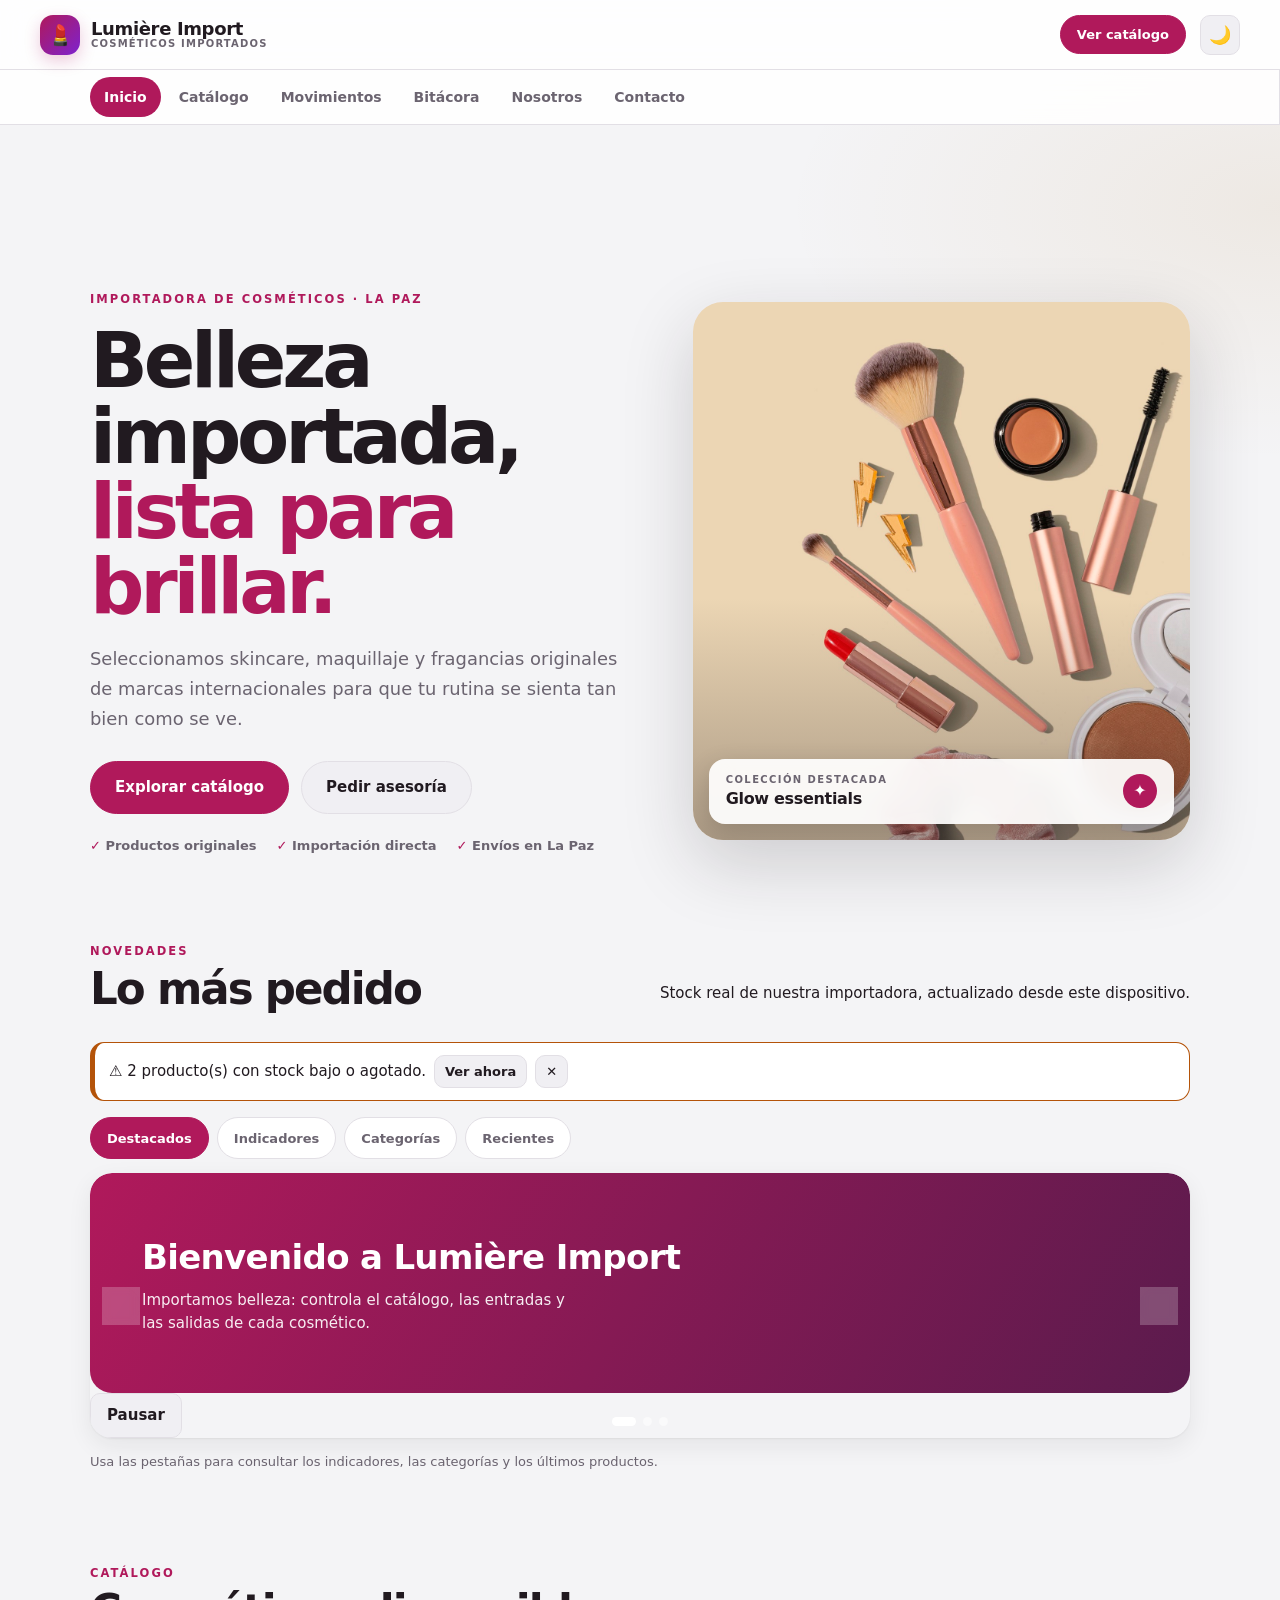
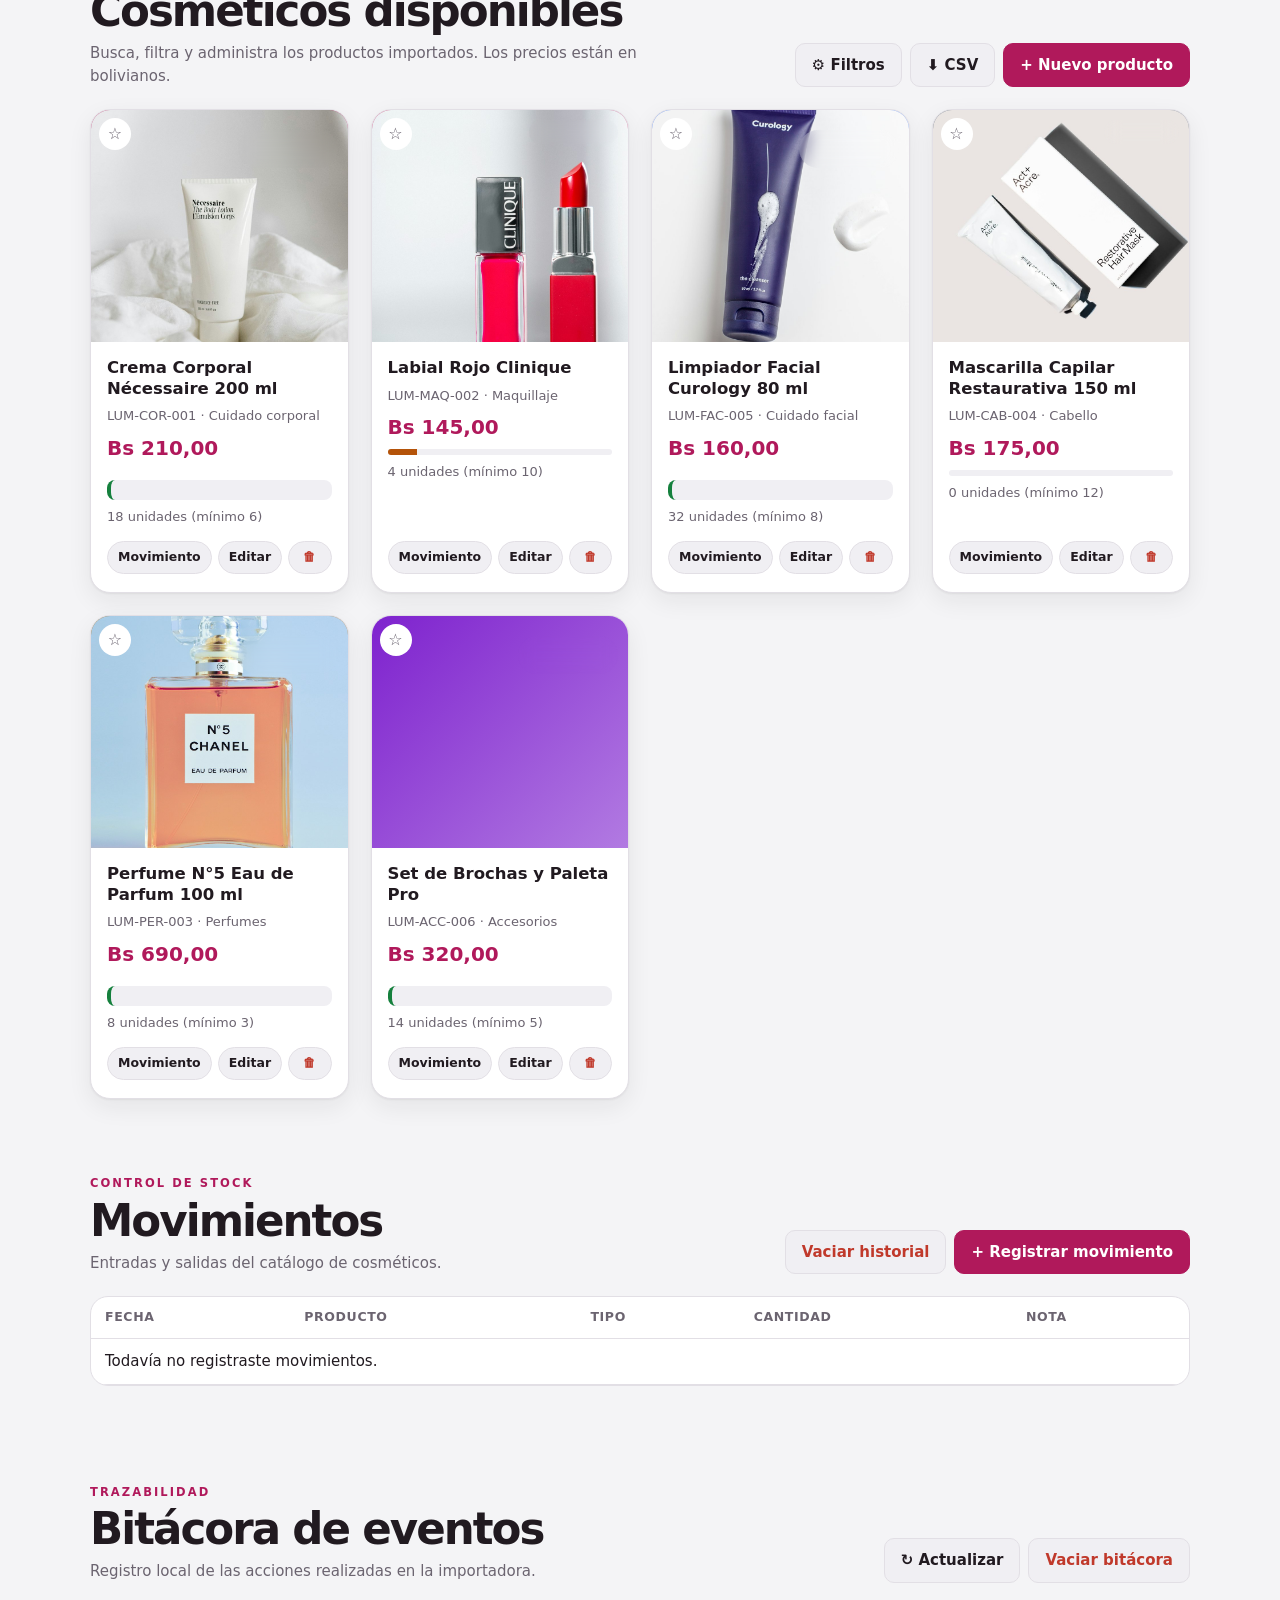
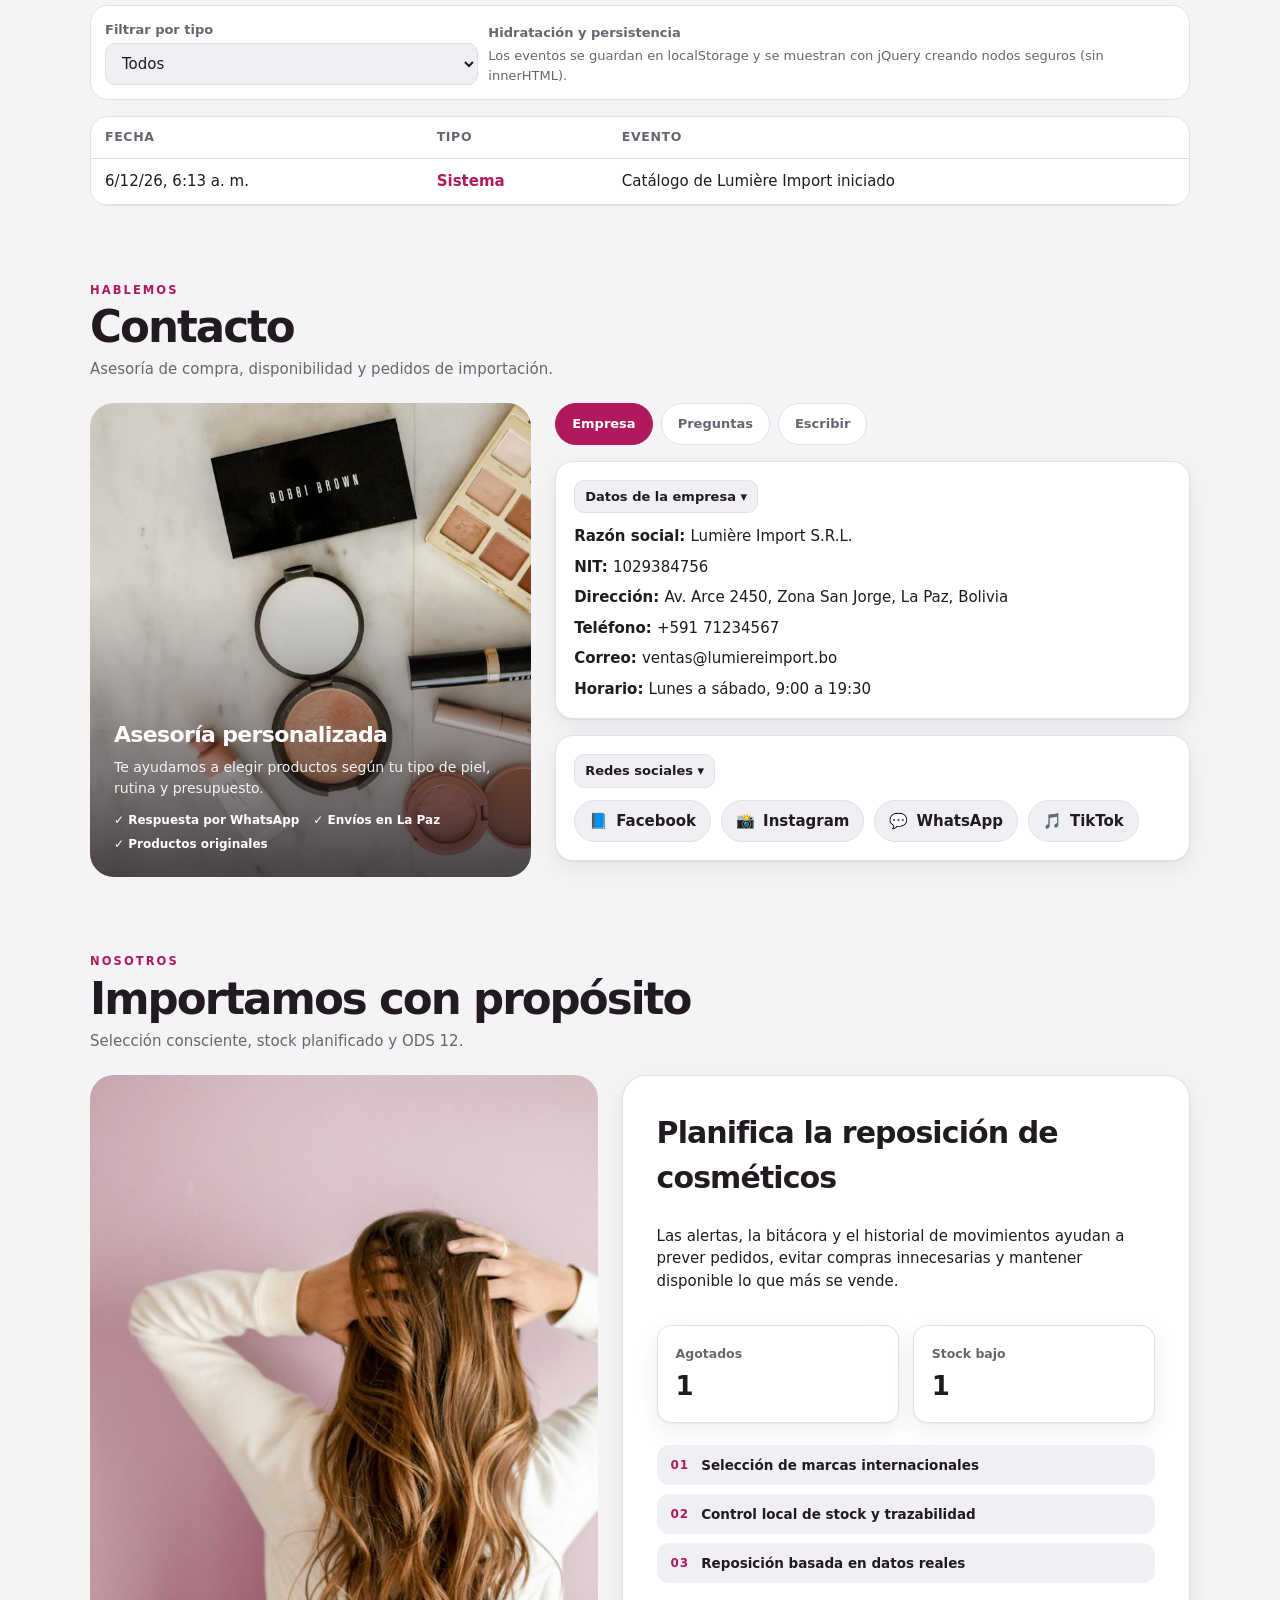
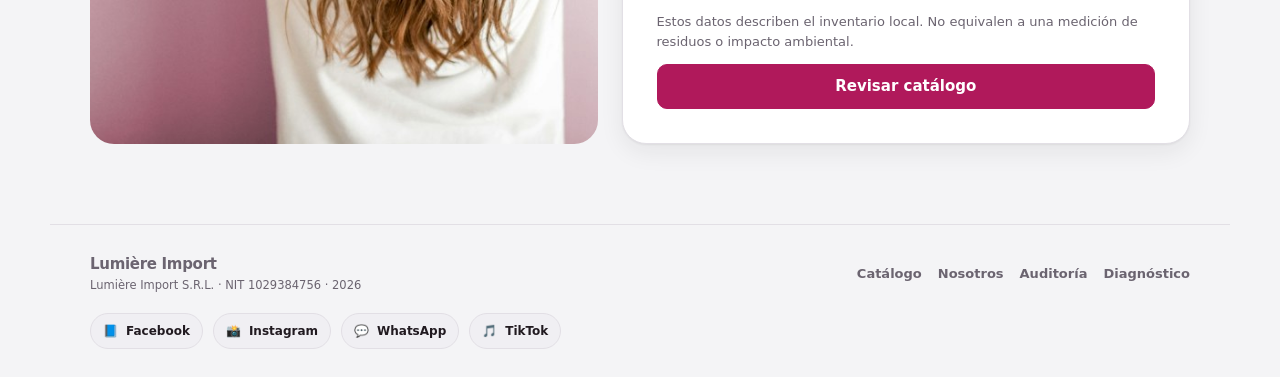
==== fase-ui-pwa/index.html @ 162fd42f "Add files via upload" ====
<!DOCTYPE html>
<html lang="es">
<head>
<meta charset="UTF-8">
<meta name="viewport" content="width=device-width, initial-scale=1, viewport-fit=cover">
<title>Lumière Import · Cosméticos</title>
<meta name="description" content="Catálogo e inventario de Lumière Import, importadora de cosméticos: cuidado facial, maquillaje, perfumes y cabello.">
<link rel="stylesheet" href="css/styles.css?v=cosmetics6">
<link rel="stylesheet" href="css/mejoras.css?v=cosmetics6">
<link rel="manifest" href="manifest.json"><meta name="theme-color" content="#b0195b">
<meta name="apple-mobile-web-app-capable" content="yes"><meta name="apple-mobile-web-app-title" content="Lumière Import">
<link rel="icon" href="icons/icon-192.png"><link rel="apple-touch-icon" href="icons/icon-192.png">
</head>
<body class="inventario-pwa">
<header>
  <button class="icon-btn burger" id="burger" aria-label="Abrir menú" aria-controls="side" aria-expanded="false"><span></span><span></span><span></span></button>
  <a class="brand" href="#inicio" data-view="inicio" aria-label="Lumière Import, ir al inicio"><span class="logo" id="logo">💄</span><span class="brand-text"><span id="brandName">Lumière Import</span><small>Cosméticos importados</small></span></a>
  <div class="spacer"></div>
  <a class="btn primary header-cta" href="#inventario">Ver catálogo</a>
  <button class="icon-btn" id="themeBtn" aria-label="Cambiar entre modo día y noche">🌙</button>
</header>
<div class="scrim" id="scrim"></div>
<div class="layout">
  <nav class="side" id="side" aria-label="Navegación principal">
    <a href="#inicio" data-view="inicio">Inicio</a>
    <a href="#inventario" data-view="inventario">Catálogo</a>
    <a href="#movimientos" data-view="movimientos">Movimientos</a>
    <a href="#bitacora" data-view="bitacora">Bitácora</a>
    <a href="#responsable" data-view="responsable">Nosotros</a>
    <a href="#contacto" data-view="contacto">Contacto</a>
    <button type="button" id="catToggle" aria-expanded="false" aria-controls="catList">Categorías ▾</button><div id="catList" style="display:none"></div>
  </nav>
  <main>
    <section class="view" id="v-inicio">
      <div class="hero">
        <div class="hero-copy">
          <span class="eyebrow">Importadora de cosméticos · La Paz</span>
          <h1>Belleza importada,<br><em>lista para brillar.</em></h1>
          <p class="hero-lead">Seleccionamos skincare, maquillaje y fragancias originales de marcas internacionales para que tu rutina se sienta tan bien como se ve.</p>
          <div class="hero-actions"><a class="btn primary lg" href="#inventario">Explorar catálogo</a><a class="btn lg" href="#contacto">Pedir asesoría</a></div>
          <ul class="hero-trust"><li>✓ Productos originales</li><li>✓ Importación directa</li><li>✓ Envíos en La Paz</li></ul>
        </div>
        <div class="hero-media">
          <img src="img/hero-cosmetics.jpg" alt="Cosméticos importados de Lumière: brochas, labiales, rubor y paleta" width="1400" height="1400" fetchpriority="high" decoding="async">
          <div class="hero-badge"><span><small>Colección destacada</small><strong>Glow essentials</strong></span><span class="hero-badge-dot">✦</span></div>
        </div>
      </div>
      <div class="section-head">
        <div><span class="eyebrow">Novedades</span><h2>Lo más pedido</h2></div>
        <p>Stock real de nuestra importadora, actualizado desde este dispositivo.</p>
      </div>
      <div class="alert" id="alertBar" style="display:none"></div>
      <div class="subtabs" role="tablist" aria-label="Resumen del inventario">
        <button type="button" role="tab" id="subtab-destacados" aria-controls="home-destacados" aria-selected="true" data-home="destacados">Destacados</button><button type="button" role="tab" id="subtab-indicadores" aria-controls="home-indicadores" aria-selected="false" data-home="indicadores" tabindex="-1">Indicadores</button><button type="button" role="tab" id="subtab-categorias" aria-controls="home-categorias" aria-selected="false" data-home="categorias" tabindex="-1">Categorías</button><button type="button" role="tab" id="subtab-recientes" aria-controls="home-recientes" aria-selected="false" data-home="recientes" tabindex="-1">Recientes</button>
      </div>
      <div class="home-content">
        <div id="home-destacados" role="tabpanel" aria-labelledby="subtab-destacados" class="home-panel active"><div class="carousel" id="carousel">
        <div class="track" id="track">
          <div class="slide s1"><h2>Bienvenido a Lumière Import</h2><p>Importamos belleza: controla el catálogo, las entradas y las salidas de cada cosmético.</p></div>
          <div class="slide s2"><h2 id="lowTitle">Reposición de cosméticos</h2><p id="lowText"></p></div>
          <div class="slide s3"><h2 id="valTitle">Valor del catálogo</h2><p id="valText"></p></div>
        </div>
        <button class="car-btn prev" aria-label="Anterior">‹</button>
        <button class="car-btn next" aria-label="Siguiente">›</button>
        <div class="dots" id="dots"></div><button class="btn pausa-carrusel" id="pauseCarousel" type="button">Pausar</button>
      </div><p class="sub ayuda-resumen">Usa las pestañas para consultar los indicadores, las categorías y los últimos productos.</p></div>
        <div id="home-indicadores" role="tabpanel" aria-labelledby="subtab-indicadores" class="home-panel" hidden><button class="btn sm" id="toggleStats" style="margin-bottom:10px">Ocultar resumen</button>
      <div class="stats" id="stats"></div></div>
        <div id="home-categorias" role="tabpanel" aria-labelledby="subtab-categorias" class="home-panel" hidden><div class="panel"><h2 style="margin:0 0 6px;font-size:18px">Stock por categoría</h2><div id="catChart"></div></div><div class="paginador" id="chartPager"></div></div>
        <div id="home-recientes" role="tabpanel" aria-labelledby="subtab-recientes" class="home-panel" hidden><div class="grid" id="recent"></div><div class="paginador" id="recentPager"></div></div>
      </div>
    </section>

    <section class="view" id="v-inventario">
      <div class="section-head">
        <div><span class="eyebrow">Catálogo</span><h2>Cosméticos disponibles</h2><p class="sub">Busca, filtra y administra los productos importados. Los precios están en bolivianos.</p></div>
        <div class="head-actions"><button class="btn" id="toggleF" aria-controls="mFilters" aria-expanded="false">⚙ Filtros</button><button class="btn" id="exportBtn">⬇ CSV</button><button class="btn primary" id="addBtn">+ Nuevo producto</button></div>
      </div>
      <div class="toolbar" id="toolbar">
        <div class="field"><label for="fq">Buscar</label><input id="fq" type="search" placeholder="Nombre o SKU"></div>
        <div class="field"><label for="fcat">Categoría</label><select id="fcat"></select></div>
        <div class="field"><label for="fst">Estado</label><select id="fst"><option value="">Todos</option><option value="ok">Disponible</option><option value="low">Stock bajo</option><option value="out">Agotado</option><option value="fav">⭐ Favoritos</option></select></div>
        <div class="field"><label for="fsort">Ordenar</label><select id="fsort"><option value="name">Nombre A-Z</option><option value="price-asc">Precio menor</option><option value="price-desc">Precio mayor</option><option value="stock-asc">Menos stock</option></select></div>
        <div class="field"><label for="fprice">Precio máximo: <span id="pv">todos</span></label><input id="fprice" type="range" min="0" max="100" value="100"></div>
        <div class="field" style="flex:0 0 auto;align-self:end"><button class="btn" id="clearF">Limpiar</button></div>
      </div>
      <div class="chips" id="chips"></div>
      <div class="grid" id="grid"></div><div class="paginador" id="gridPager"></div>
    </section>

    <section class="view" id="v-movimientos">
      <div class="section-head">
        <div><span class="eyebrow">Control de stock</span><h2>Movimientos</h2><p class="sub">Entradas y salidas del catálogo de cosméticos.</p></div>
        <div class="head-actions"><button class="btn danger" id="clearMoves">Vaciar historial</button><button class="btn primary" id="moveBtn">+ Registrar movimiento</button></div>
      </div>
      <div class="tbl"><table><thead><tr><th>Fecha</th><th>Producto</th><th>Tipo</th><th>Cantidad</th><th>Nota</th></tr></thead><tbody id="moves"></tbody></table></div><div class="paginador" id="movesPager"></div>
    </section>

    <section class="view" id="v-bitacora">
      <div class="section-head">
        <div><span class="eyebrow">Trazabilidad</span><h2>Bitácora de eventos</h2><p class="sub">Registro local de las acciones realizadas en la importadora.</p></div>
        <div class="head-actions"><button class="btn" id="logRefresh">↻ Actualizar</button><button class="btn danger" id="clearLog">Vaciar bitácora</button></div>
      </div>
      <div class="toolbar" id="logToolbar">
        <div class="field"><label for="logType">Filtrar por tipo</label><select id="logType"><option value="">Todos</option><option value="Sistema">Sistema</option><option value="Producto">Producto</option><option value="Movimiento">Movimiento</option><option value="Favorito">Favorito</option><option value="Contacto">Contacto</option><option value="Interfaz">Interfaz</option><option value="Exportación">Exportación</option></select></div>
        <div class="field" style="flex:2 1 260px"><label>Hidratación y persistencia</label><p class="meta" style="margin:0">Los eventos se guardan en localStorage y se muestran con jQuery creando nodos seguros (sin innerHTML).</p></div>
      </div>
      <div class="tbl"><table><thead><tr><th>Fecha</th><th>Tipo</th><th>Evento</th></tr></thead><tbody id="logBody"></tbody></table></div>
    </section>

  <section class="view" id="v-contacto">
      <div class="section-head">
        <div><span class="eyebrow">Hablemos</span><h2>Contacto</h2><p class="sub">Asesoría de compra, disponibilidad y pedidos de importación.</p></div>
      </div>
      <div class="contact-shell">
        <div class="contact-aside">
          <img src="img/contacto.jpg" alt="Productos de maquillaje importados por Lumière" width="1100" height="733" loading="lazy" decoding="async">
          <div class="contact-aside-copy">
            <h3>Asesoría personalizada</h3>
            <p>Te ayudamos a elegir productos según tu tipo de piel, rutina y presupuesto.</p>
            <ul class="contact-perks"><li>✓ Respuesta por WhatsApp</li><li>✓ Envíos en La Paz</li><li>✓ Productos originales</li></ul>
          </div>
        </div>
        <div class="contact-main">
          <div class="subtabs" role="tablist" aria-label="Opciones de contacto"><button type="button" role="tab" id="ctab-datos" aria-controls="contact-datos" aria-selected="true" data-contact="datos">Empresa</button><button type="button" role="tab" id="ctab-faq" aria-controls="contact-faq" aria-selected="false" data-contact="faq" tabindex="-1">Preguntas</button><button type="button" role="tab" id="ctab-form" aria-controls="contact-form" aria-selected="false" data-contact="form" tabindex="-1">Escribir</button></div>
          <div class="two contact-content">
            <div id="contact-datos" class="contact-panel">
              <div class="panel"><button class="btn sm" id="toggleCo" type="button">Datos de la empresa ▾</button><ul class="company" id="coBox"></ul></div>
              <div class="panel"><button class="btn sm" id="toggleSoc" type="button">Redes sociales ▾</button><div class="socials" id="socBox"></div></div>
            </div>
            <div id="contact-faq" class="contact-panel" hidden><div class="panel faq"><h2 style="margin:0 0 6px;font-size:18px">Preguntas frecuentes</h2>
              <button class="q" type="button">¿Cómo registro una entrada o salida?</button><div class="a" style="display:none">En Movimientos pulsa Registrar movimiento, elige el cosmético, el tipo y la cantidad.</div>
              <button class="q" type="button">¿Cuándo aparece la alerta de stock bajo?</button><div class="a" style="display:none">Cuando las unidades llegan al stock mínimo definido para ese producto, por ejemplo un labial o una crema.</div>
              <button class="q" type="button">¿Dónde se guardan mis datos?</button><div class="a" style="display:none">En tu propio navegador, así que no se pierden al recargar la página y el catálogo funciona sin conexión.</div></div></div>
            <div id="contact-form" class="contact-panel" hidden><div class="panel"><h3>Escríbenos</h3><p>Guarda una consulta sobre productos, precios de importación o pedidos. También puedes escribirnos por WhatsApp o redes sociales.</p><button type="button" class="btn primary" id="openContact">Abrir formulario</button></div></div>
          </div>
        </div>
      </div>
    </section>
    <section class="view" id="v-responsable">
      <div class="section-head">
        <div><span class="eyebrow">Nosotros</span><h2>Importamos con propósito</h2><p class="sub">Selección consciente, stock planificado y ODS 12.</p></div>
      </div>
      <div class="about-grid">
        <div class="about-media"><img src="img/nosotros.jpg" alt="Mujer con cabello ondulado iluminado por luz natural" width="1100" height="733" loading="lazy" decoding="async"></div>
        <div class="panel responsable-panel">
          <h3>Planifica la reposición de cosméticos</h3>
          <p>Las alertas, la bitácora y el historial de movimientos ayudan a prever pedidos, evitar compras innecesarias y mantener disponible lo que más se vende.</p>
          <div id="responsibleStats" class="stats"></div>
          <div class="about-points">
            <div><b>01</b><span>Selección de marcas internacionales</span></div>
            <div><b>02</b><span>Control local de stock y trazabilidad</span></div>
            <div><b>03</b><span>Reposición basada en datos reales</span></div>
          </div>
          <p class="meta">Estos datos describen el inventario local. No equivalen a una medición de residuos o impacto ambiental.</p>
          <button type="button" class="btn primary" id="responsibleGo">Revisar catálogo</button>
        </div>
      </div>
    </section>
  </main>
</div>

<footer class="sitefoot">
  <div class="foot-brand"><strong>Lumière Import</strong><span id="fInfo"></span></div>
  <div class="foot-links"><a href="#inventario">Catálogo</a><a href="#responsable">Nosotros</a><a href="auditoria.html">Auditoría</a><a href="diagnostico.html">Diagnóstico</a></div>
  <div class="socials"></div>
</footer>

<div class="modal" id="mProd" role="dialog" aria-modal="true" aria-labelledby="mProdTitle" hidden><form class="dialog" id="fProd" novalidate>
  <h2 id="mProdTitle">Nuevo producto</h2>
  <div class="fgroup"><label for="pname">Nombre</label><input id="pname" required minlength="3" maxlength="40"><div class="err"></div></div>
  <div class="row">
    <div class="fgroup"><label for="psku">SKU</label><input id="psku" required placeholder="ABC-001"><div class="err"></div></div>
    <div class="fgroup"><label for="pcat">Categoría</label><input id="pcat" required list="cats" maxlength="25"><datalist id="cats"></datalist><div class="err"></div></div>
  </div>
  <div class="row">
    <div class="fgroup"><label for="pprice">Precio</label><input id="pprice" type="number" step="0.01" min="0.01" required><div class="err"></div></div>
    <div class="fgroup"><label for="pstock">Stock actual</label><input id="pstock" type="number" step="1" min="0" required><div class="err"></div></div>
  </div>
  <div class="fgroup"><label for="pmin">Stock mínimo (alerta)</label><input id="pmin" type="number" step="1" min="0" required><div class="err"></div></div>
  <div class="fgroup"><label for="pdesc">Descripción (opcional)</label><textarea id="pdesc" rows="2" maxlength="120"></textarea></div>
  <div class="fgroup"><label for="pimage">Foto del producto (opcional)</label><input id="pimage" type="file" accept="image/png,image/jpeg,image/webp"><div class="meta">PNG, JPG o WEBP, hasta 350 KB.</div><div class="err" id="pimageError"></div><div class="photo-preview"><img id="pimagePreview" alt="Vista previa de la foto" hidden><button type="button" class="btn sm" id="removeImage">Quitar foto</button></div></div>
  <div class="fgroup"><label>Ícono y color</label>
    <div class="row"><input id="pemoji" maxlength="12" value="📦" aria-label="Ícono"><div class="swatches" id="swatches"></div></div></div>
  <div class="foot"><button type="button" class="btn" data-close>Cancelar</button><button class="btn primary">Guardar producto</button></div>
</form></div>

<div class="modal" id="mMove" role="dialog" aria-modal="true" aria-labelledby="moveTitle" hidden><form class="dialog" id="fMove" novalidate>
  <h2 id="moveTitle">Registrar movimiento</h2>
  <div class="fgroup"><label for="mprod">Producto</label><select id="mprod" required></select><div class="err"></div></div>
  <div class="row">
    <div class="fgroup"><label for="mtype">Tipo</label><select id="mtype"><option value="in">Entrada</option><option value="out">Salida</option></select></div>
    <div class="fgroup"><label for="mqty">Cantidad</label><input id="mqty" type="number" step="1" min="1" required><div class="err"></div></div>
  </div>
  <div class="fgroup"><label for="mnote">Nota (opcional)</label><input id="mnote" maxlength="60" placeholder="Compra, venta, ajuste..."></div>
  <div class="panel move-summary" id="moveSummary" aria-live="polite"></div><div class="foot"><button type="button" class="btn" data-close>Cancelar</button><button type="button" class="btn" id="previewMove">Revisar movimiento</button><button class="btn primary">Registrar</button></div>
</form></div>
<button class="icon-btn" id="toTop" style="display:none" aria-label="Volver arriba">↑</button>
<div id="toast" role="status"></div>

<div class="modal" id="mFilters" role="dialog" aria-modal="true" aria-labelledby="filtersTitle" hidden><div class="dialog"><div class="modal-heading"><h2 id="filtersTitle">Filtros del inventario</h2><button type="button" class="icon-btn" data-close aria-label="Cerrar filtros">✕</button></div><div id="filtersContent"></div><button type="button" class="btn primary" data-close>Ver resultados</button></div></div>
<div class="modal" id="mDetails" role="dialog" aria-modal="true" aria-labelledby="detailsTitle" hidden><div class="dialog"><div class="modal-heading"><h2 id="detailsTitle">Detalle del producto</h2><button type="button" class="icon-btn" data-close aria-label="Cerrar detalle">✕</button></div><div id="detailsContent"></div></div></div>
<div class="modal" id="mPhoto" role="dialog" aria-modal="true" aria-labelledby="photoTitle" hidden><div class="dialog photo-dialog"><div class="modal-heading"><h2 id="photoTitle">Vista ampliada</h2><button type="button" class="icon-btn" data-close aria-label="Cerrar foto">✕</button></div><div id="photoContent"></div></div></div>
<div class="modal" id="mPreview" role="dialog" aria-modal="true" aria-labelledby="previewTitle" hidden><div class="dialog"><h2 id="previewTitle">Confirmar movimiento</h2><div id="previewContent"></div><p>Tiempo para confirmar: <strong id="previewTimer" role="timer">00:30</strong></p><div class="foot"><button type="button" class="btn" data-close>Cancelar</button><button type="button" class="btn primary" id="confirmPreview">Confirmar registro</button></div></div></div>
<div class="modal" id="mContact" role="dialog" aria-modal="true" aria-labelledby="contactTitle" hidden><form class="dialog" id="fCont" novalidate>
          <div class="modal-heading"><h2 id="contactTitle">Escríbenos</h2><button type="button" class="icon-btn" data-close aria-label="Cerrar formulario">✕</button></div>
          <div class="fgroup"><label for="cname">Nombre completo</label><input id="cname" required maxlength="40"><div class="err"></div></div>
          <div class="row">
            <div class="fgroup"><label for="cmail">Correo</label><input id="cmail" type="email" required><div class="err"></div></div>
            <div class="fgroup"><label for="cphone">Teléfono</label><input id="cphone" type="tel" required><div class="err"></div></div>
          </div>
          <div class="fgroup"><label for="cmsg">Mensaje</label><textarea id="cmsg" rows="4" required maxlength="300"></textarea><div class="cnt" id="cnt">0/300</div><div class="err"></div></div>
          <div class="ok" id="okMsg" style="display:none">Consulta guardada en este dispositivo. No se ha enviado a un servidor.</div>
          <div class="foot"><button class="btn primary">Guardar consulta</button></div>
        </form></div>
<script src="vendor/jquery-3.7.1.min.js"></script><script src="js/config.js"></script>
<script src="js/app.js?v=cosmetics6"></script>
<script src="sync-config.js"></script><script src="js/cola-offline.js"></script><script src="pwa.js?v=cosmetics6"></script>
</body>
</html>
---- fase-ui-pwa/css/styles.css ----
:root{--bg:#f4f4f6;--surface:#fff;--surface2:#f0eff3;--ink:#211a20;--muted:#6b6470;--line:#e2dfe5;--accent:#b0195b;--accent-ink:#fff;--gold:#b08d2f;--warn:#b45309;--danger:#c0392b;--ok:#15803d;--shadow:0 1px 2px rgba(33,26,32,.06),0 8px 24px rgba(33,26,32,.07);--r:14px;
box-sizing:border-box;padding-top:env(safe-area-inset-top,0px);padding-bottom:env(safe-area-inset-bottom,0px)}
@media (prefers-color-scheme:dark){:root:not([data-theme="light"]){color-scheme:dark;--bg:#141116;--surface:#1e1920;--surface2:#2a232d;--ink:#f4eef3;--muted:#b9aeb8;--line:#3d3240;--accent:#ff8fbe;--accent-ink:#3a0a20;--gold:#e6c56a;--warn:#f5a524;--danger:#ff9b8d;--ok:#5ee09a;--shadow:0 1px 2px rgba(0,0,0,.4),0 8px 24px rgba(0,0,0,.35)}}
:root[data-theme="dark"]{color-scheme:dark;--bg:#141116;--surface:#1e1920;--surface2:#2a232d;--ink:#f4eef3;--muted:#b9aeb8;--line:#3d3240;--accent:#ff8fbe;--accent-ink:#3a0a20;--gold:#e6c56a;--warn:#f5a524;--danger:#ff9b8d;--ok:#5ee09a;--shadow:0 1px 2px rgba(0,0,0,.4),0 8px 24px rgba(0,0,0,.35)}
html{scroll-padding-top:env(safe-area-inset-top,0px)}
*{box-sizing:border-box}
body{margin:0;background:var(--bg);color:var(--ink);font:500 15px/1.5 Manrope,system-ui,-apple-system,"Segoe UI",sans-serif;transition:background .25s,color .25s}
body::before{content:"";position:fixed;inset:0 0 auto;height:env(safe-area-inset-top,0px);background:var(--surface);z-index:60}
button,input,select,textarea{font:inherit;color:inherit}
button{cursor:pointer}
:focus-visible{outline:2px solid var(--accent);outline-offset:2px}
header{position:sticky;top:env(safe-area-inset-top,0px);z-index:50;display:flex;align-items:center;gap:12px;padding:12px 20px;background:var(--surface);border-bottom:1px solid var(--line)}
.brand{display:flex;align-items:center;gap:10px;font-weight:800;font-size:18px;letter-spacing:-.02em}
.logo{width:34px;height:34px;border-radius:10px;background:var(--accent);color:var(--accent-ink);display:grid;place-items:center;font-size:18px}
.spacer{flex:1}
.icon-btn{width:40px;height:40px;border-radius:10px;border:1px solid var(--line);background:var(--surface2);display:grid;place-items:center;font-size:18px}
.icon-btn:hover{border-color:var(--accent)}
.burger{display:none;flex-direction:column;gap:4px}
.burger span{display:block;width:18px;height:2px;background:var(--ink);border-radius:2px;transition:.25s}
body.nav-open .burger span:nth-child(1){transform:translateY(6px) rotate(45deg)}
body.nav-open .burger span:nth-child(2){opacity:0}
body.nav-open .burger span:nth-child(3){transform:translateY(-6px) rotate(-45deg)}
.layout{display:grid;grid-template-columns:230px 1fr;min-height:calc(100vh - 66px)}
nav.side{padding:18px 14px;background:var(--surface);border-right:1px solid var(--line);display:flex;flex-direction:column;gap:4px}
nav.side a{display:flex;gap:10px;align-items:center;padding:10px 12px;border-radius:10px;color:var(--muted);text-decoration:none;font-weight:700}
nav.side a:hover{background:var(--surface2);color:var(--ink)}
nav.side a.active{background:var(--accent);color:var(--accent-ink)}
main{padding:24px;max-width:1200px;width:100%;margin:0 auto}
.view{display:none}.view.active{display:block}
h1{font-size:26px;letter-spacing:-.02em;margin:0 0 4px}
.sub{color:var(--muted);margin:0 0 20px}
.carousel{position:relative;border-radius:var(--r);overflow:hidden;box-shadow:var(--shadow);margin-bottom:22px}
.track{display:flex;transition:transform .5s ease}
.slide{min-width:100%;padding:38px 34px;min-height:190px;color:#fff;display:flex;flex-direction:column;justify-content:center;gap:6px}
.slide h2{margin:0;font-size:clamp(22px,4vw,32px);letter-spacing:-.02em}
.slide p{margin:0;max-width:46ch;opacity:.92}
.s1{background:linear-gradient(120deg,#b0195b,#5b1b4d)}.s2{background:linear-gradient(120deg,#a16207,#713f12)}.s3{background:linear-gradient(120deg,#7e22ce,#3b0764)}
.car-btn{position:absolute;top:50%;transform:translateY(-50%);width:38px;height:38px;border-radius:50%;border:0;background:rgba(255,255,255,.22);color:#fff;font-size:18px;backdrop-filter:blur(4px)}
.car-btn:hover{background:rgba(255,255,255,.4)}.prev{left:12px}.next{right:12px}
.dots{position:absolute;bottom:12px;left:0;right:0;display:flex;justify-content:center;gap:7px}
.dots button{width:9px;height:9px;border-radius:50%;border:0;background:rgba(255,255,255,.5);padding:0}
.dots button.on{background:#fff;width:24px;border-radius:6px}
.stats{display:grid;grid-template-columns:repeat(auto-fit,minmax(190px,1fr));gap:14px;margin-bottom:22px}
.stat{background:var(--surface);border:1px solid var(--line);border-radius:var(--r);padding:16px 18px;box-shadow:var(--shadow)}
.stat small{color:var(--muted);font-weight:700}
.stat b{display:block;font-size:26px;letter-spacing:-.02em;margin-top:2px}
.toolbar{display:flex;flex-wrap:wrap;gap:10px;margin-bottom:16px;padding:14px;background:var(--surface);border:1px solid var(--line);border-radius:var(--r)}
.toolbar .field{flex:1 1 160px}
.field label{display:block;font-size:13px;font-weight:700;color:var(--muted);margin-bottom:4px}
input,select,textarea{width:100%;padding:10px 12px;border-radius:10px;border:1px solid var(--line);background:var(--surface2)}
input:focus,select:focus,textarea:focus{border-color:var(--accent)}
.invalid{border-color:var(--danger)!important}
.err{color:var(--danger);font-size:12.5px;min-height:16px;margin-top:3px}
.btn{padding:10px 16px;border-radius:10px;border:1px solid var(--line);background:var(--surface2);font-weight:700}
.btn:hover{border-color:var(--accent)}
.btn.primary{background:var(--accent);color:var(--accent-ink);border-color:var(--accent)}
.btn.danger{color:var(--danger)}
.btn.sm{padding:6px 10px;font-size:13px}
.grid{display:grid;grid-template-columns:repeat(auto-fill,minmax(230px,1fr));gap:16px}
.card{background:var(--surface);border:1px solid var(--line);border-radius:var(--r);overflow:hidden;box-shadow:var(--shadow);display:flex;flex-direction:column}
.thumb{height:130px;display:grid;place-items:center;font-size:54px;position:relative}
.badge{position:absolute;top:10px;right:10px;font-size:12px;font-weight:800;padding:3px 9px;border-radius:99px;background:var(--surface);color:var(--ok)}
.badge.low{color:var(--warn)}.badge.out{color:var(--danger)}
.body{padding:14px;display:flex;flex-direction:column;gap:6px;flex:1}
.body h3{margin:0;font-size:16px}
.meta{color:var(--muted);font-size:13px}
.price{font-weight:800;font-size:18px}
.bar{height:6px;border-radius:6px;background:var(--surface2);overflow:hidden}
.bar i{display:block;height:100%;background:var(--ok)}
.bar.low i{background:var(--warn)}.bar.out i{background:var(--danger)}
.actions{display:flex;gap:6px;margin-top:auto;padding-top:8px}
.actions .btn{flex:1}
.empty{text-align:center;color:var(--muted);padding:40px;background:var(--surface);border:1px dashed var(--line);border-radius:var(--r)}
.tbl{overflow-x:auto;background:var(--surface);border:1px solid var(--line);border-radius:var(--r)}
table{width:100%;border-collapse:collapse;min-width:560px}
th,td{padding:11px 14px;text-align:left;border-bottom:1px solid var(--line)}
th{color:var(--muted);font-size:13px}
.in{color:var(--ok);font-weight:800}.out{color:var(--danger);font-weight:800}
.modal{position:fixed;inset:0;background:rgba(5,12,18,.55);display:none;align-items:center;justify-content:center;padding:16px;z-index:100}
.modal.show{display:flex}
.dialog{background:var(--surface);border-radius:var(--r);padding:22px;width:100%;max-width:520px;max-height:90vh;overflow:auto;box-shadow:var(--shadow)}
.dialog h2{margin:0 0 14px}
.row{display:grid;grid-template-columns:1fr 1fr;gap:12px}
.fgroup{margin-bottom:10px}
.foot{display:flex;justify-content:flex-end;gap:8px;margin-top:12px}
.swatches{display:flex;gap:8px;flex-wrap:wrap}
.swatches button{width:30px;height:30px;border-radius:50%;border:2px solid transparent}
.swatches button.on{border-color:var(--ink)}
#toast{position:fixed;bottom:calc(20px + env(safe-area-inset-bottom,0px));left:50%;transform:translateX(-50%) translateY(30px);background:var(--ink);color:var(--bg);padding:10px 18px;border-radius:10px;opacity:0;transition:.3s;z-index:200;font-weight:700}
#toast.show{opacity:1;transform:translateX(-50%)}
.scrim{display:none}
@media (max-width:900px){
.burger{display:flex}
.layout{grid-template-columns:1fr}
nav.side{position:fixed;top:0;bottom:0;left:0;width:250px;z-index:70;padding-top:calc(70px + env(safe-area-inset-top,0px));transform:translateX(-100%);transition:transform .3s}
body.nav-open nav.side{transform:none}
body.nav-open .scrim{display:block;position:fixed;inset:0;background:rgba(5,12,18,.5);z-index:65}
header{z-index:80}
main{padding:16px}.row{grid-template-columns:1fr}
}
.chips{display:flex;gap:8px;overflow-x:auto;padding-bottom:10px;margin-bottom:6px}
.chip{white-space:nowrap;padding:7px 14px;border-radius:99px;border:1px solid var(--line);background:var(--surface);font-weight:700;color:var(--muted)}
.chip:hover{border-color:var(--accent)}.chip.on{background:var(--accent);color:var(--accent-ink);border-color:var(--accent)}
.catlink,#catToggle{display:block;width:100%;text-align:left;background:none;border:0;padding:8px 12px;border-radius:10px;color:var(--muted);font-weight:700}
.catlink{padding-left:34px;font-weight:600}
.catlink:hover,#catToggle:hover{background:var(--surface2);color:var(--ink)}
.valid{border-color:var(--ok)!important}
.more{width:100%;margin-top:2px}.extra{padding:6px 0}
.two{display:grid;grid-template-columns:1fr 1fr;gap:16px;align-items:start}
.panel{background:var(--surface);border:1px solid var(--line);border-radius:var(--r);padding:18px;margin-bottom:16px;box-shadow:var(--shadow)}
.company{list-style:none;margin:12px 0 0;padding:0;display:grid;gap:8px}
.socials{display:flex;flex-wrap:wrap;gap:10px;margin-top:12px}
.social{display:inline-flex;gap:8px;align-items:center;padding:9px 14px;border-radius:99px;border:1px solid var(--line);background:var(--surface2);color:var(--ink);text-decoration:none;font-weight:700;transition:transform .2s,border-color .2s}
.social:hover{border-color:var(--accent);transform:translateY(-2px)}
.ok{background:var(--surface2);border-left:4px solid var(--ok);padding:10px 12px;border-radius:8px;margin-top:10px}
.cnt{text-align:right;color:var(--muted);font-size:12px}
.sitefoot{padding:20px;border-top:1px solid var(--line);background:var(--surface);display:flex;flex-wrap:wrap;gap:12px;justify-content:space-between;align-items:center;color:var(--muted)}
.sitefoot .socials{margin:0}
@media (max-width:760px){.two{grid-template-columns:1fr}}
.alert{display:flex;flex-wrap:wrap;gap:8px;align-items:center;background:var(--surface);border:1px solid var(--warn);border-left:5px solid var(--warn);border-radius:var(--r);padding:12px 14px;margin-bottom:16px}
.brow{display:grid;grid-template-columns:110px 1fr 40px;gap:10px;align-items:center;margin:8px 0}
.brow .bar{height:10px}.brow b{text-align:right}
.fav{position:absolute;top:8px;left:8px;width:32px;height:32px;border-radius:50%;border:0;background:var(--surface);font-size:16px;color:var(--muted)}
.fav.on{color:#d4a017}
.log-type{font-weight:800;color:var(--accent)}
#logToolbar{align-items:flex-end}
#logToolbar .field label{margin-bottom:4px}
.faq .q{width:100%;text-align:left;background:none;border:0;border-bottom:1px solid var(--line);padding:12px 0;font-weight:700}
.faq .a{padding:10px 0;color:var(--muted)}
#toTop{position:fixed;right:16px;bottom:calc(16px + env(safe-area-inset-bottom,0px));z-index:40}
@media (prefers-reduced-motion:reduce){*{transition:none!important}}
---- fase-ui-pwa/css/mejoras.css ----
/* Lumière Import · Frontend de una sola página (landing + catálogo). */
:root{--page:1180px;--nav-h:58px}
html{height:auto;overflow:auto;scroll-behavior:smooth;scroll-padding-top:132px}
body.inventario-pwa{
  height:auto;min-height:100vh;overflow:visible;display:block;
  font-family:Manrope,system-ui,-apple-system,"Segoe UI",sans-serif;
  background:radial-gradient(1100px 520px at 8% -8%,rgba(176,25,91,.10),transparent 60%),
             radial-gradient(900px 460px at 100% 4%,rgba(161,98,7,.08),transparent 55%),
             var(--bg);
}
:root[data-theme="dark"] body.inventario-pwa{background:radial-gradient(1100px 520px at 8% -8%,rgba(255,143,190,.10),transparent 60%),radial-gradient(900px 460px at 100% 4%,rgba(230,197,106,.07),transparent 55%),var(--bg)}
@media (prefers-color-scheme:dark){:root:not([data-theme="light"]) body.inventario-pwa{background:radial-gradient(1100px 520px at 8% -8%,rgba(255,143,190,.10),transparent 60%),radial-gradient(900px 460px at 100% 4%,rgba(230,197,106,.07),transparent 55%),var(--bg)}}

/* ---------- Header y navegación ---------- */
header{position:sticky;top:0;z-index:95;display:flex;align-items:center;gap:14px;min-height:70px;padding:10px clamp(16px,4vw,40px);background:var(--surface);background:color-mix(in srgb,var(--surface) 90%,transparent);backdrop-filter:blur(14px);border-bottom:1px solid var(--line)}
a.btn{display:inline-flex;align-items:center;justify-content:center;color:var(--ink);text-decoration:none}
a.btn.primary{color:var(--accent-ink)}
a.brand{display:flex;align-items:center;gap:11px;text-decoration:none;color:inherit;min-height:44px}
.brand-text{display:flex;flex-direction:column;line-height:1.08}
.brand-text small{font-size:10px;letter-spacing:.12em;text-transform:uppercase;color:var(--muted);font-weight:800}
.logo{width:40px;height:40px;border-radius:13px;background:linear-gradient(135deg,var(--accent),#7e22ce);color:#fff;display:grid;place-items:center;font-size:20px;box-shadow:0 6px 16px rgba(176,25,91,.22)}
.header-cta{padding:9px 16px;border-radius:99px;font-size:13px;white-space:nowrap}
nav.side{position:sticky;top:70px;z-index:80;display:flex;flex-direction:row;align-items:center;gap:4px;padding:7px max(16px,calc((100vw - var(--page))/2 + 40px));background:var(--surface);background:color-mix(in srgb,var(--surface) 88%,transparent);backdrop-filter:blur(14px);border-bottom:1px solid var(--line);overflow-x:auto;scrollbar-width:none}
nav.side::-webkit-scrollbar{display:none}
nav.side a{flex:0 0 auto;display:flex;align-items:center;gap:8px;min-height:40px;padding:9px 14px;border-radius:99px;color:var(--muted);font-size:14px;font-weight:800;text-decoration:none;white-space:nowrap}
nav.side a:hover{background:var(--surface2);color:var(--ink)}
nav.side a.active{background:var(--accent);color:var(--accent-ink)}
#catToggle,#catList{display:none!important}
.layout{display:block;min-height:0}
main{width:100%;max-width:var(--page);margin:0 auto;padding:0 clamp(16px,4vw,40px) 72px;overflow:visible;min-height:0}
.view{display:none;padding:64px 0 8px;scroll-margin-top:136px}
.view.active{display:block}
.view[hidden],[hidden]{display:none!important}

/* ---------- Hero ---------- */
.hero{display:grid;grid-template-columns:minmax(0,1.04fr) minmax(0,.96fr);gap:clamp(28px,5vw,64px);align-items:center;padding:clamp(28px,5vw,60px) 0 clamp(26px,4vw,46px);min-height:min(760px,calc(100vh - 150px))}
.eyebrow{display:inline-block;font-size:11.5px;letter-spacing:.18em;text-transform:uppercase;color:var(--accent);font-weight:900}
.hero-copy h1{font-size:clamp(42px,6.2vw,76px);line-height:.99;letter-spacing:-.055em;margin:14px 0 20px;font-weight:800}
.hero-copy h1 em{font-style:normal;color:var(--accent)}
.hero-lead{font-size:clamp(15.5px,1.4vw,19px);line-height:1.65;color:var(--muted);max-width:48ch;margin:0}
.hero-actions{display:flex;flex-wrap:wrap;gap:12px;margin:28px 0 22px}
.btn.lg{padding:14px 24px;border-radius:99px;font-size:15px}
.hero-trust{display:flex;flex-wrap:wrap;gap:8px 20px;list-style:none;margin:0;padding:0;color:var(--muted);font-size:13px;font-weight:700}
.hero-trust li::first-letter{color:var(--accent)}
.hero-media{position:relative;border-radius:30px;overflow:hidden;aspect-ratio:1/1.08;box-shadow:0 24px 70px rgba(33,26,32,.18);background:var(--surface2)}
.hero-media img{width:100%;height:100%;object-fit:cover;display:block}
.hero-media::after{content:"";position:absolute;inset:0;background:linear-gradient(180deg,transparent 55%,rgba(33,26,32,.32));pointer-events:none}
.hero-badge{position:absolute;left:16px;right:16px;bottom:16px;z-index:1;display:flex;align-items:center;justify-content:space-between;gap:12px;padding:13px 17px;border-radius:16px;background:rgba(255,255,255,.92);color:#211a20;backdrop-filter:blur(10px);box-shadow:0 8px 26px rgba(0,0,0,.16)}
.hero-badge small{display:block;font-size:10px;letter-spacing:.14em;text-transform:uppercase;color:#6b6470;font-weight:800}
.hero-badge strong{display:block;font-size:16px;letter-spacing:-.02em}
.hero-badge-dot{width:34px;height:34px;border-radius:50%;background:#b0195b;color:#fff;display:grid;place-items:center;font-size:16px;flex:0 0 auto}

/* ---------- Cabeceras de sección ---------- */
.section-head{display:flex;align-items:flex-end;justify-content:space-between;gap:18px;flex-wrap:wrap;margin:0 0 22px}
.section-head h2{font-size:clamp(28px,3.4vw,44px);line-height:1.04;letter-spacing:-.045em;margin:5px 0 8px}
.section-head .sub{margin:0;max-width:64ch}
.head-actions{display:flex;gap:8px;flex-wrap:wrap}
.sub{color:var(--muted);margin:0 0 18px}

/* ---------- Resumen / pestañas ---------- */
.subtabs{display:flex;gap:8px;flex-wrap:wrap;margin-bottom:14px}
.subtabs button{min-height:42px;padding:8px 16px;border:1px solid var(--line);border-radius:99px;background:var(--surface);font-size:13px;font-weight:800;color:var(--muted)}
.subtabs button[aria-selected="true"]{background:var(--accent);border-color:var(--accent);color:var(--accent-ink)}
.home-content{display:block}
.home-panel{display:none}
.home-panel.active{display:block}
.home-panel[hidden]{display:none!important}
.carousel{min-height:220px;margin-bottom:14px;border-radius:22px}
.track{height:100%}
.slide{min-height:220px;padding:32px 52px;border-radius:22px}
.slide h2{font-size:clamp(22px,3vw,34px)}
.ayuda-resumen{font-size:13px}
#toggleStats{margin-bottom:12px}
.panel{border-radius:18px}

/* ---------- Catálogo ---------- */
.toolbar{border-radius:18px}
.grid{display:grid;grid-template-columns:repeat(auto-fill,minmax(245px,1fr));grid-template-rows:none!important;gap:22px;overflow:visible;height:auto}
.card{border-radius:20px;overflow:hidden;transition:transform .25s ease,box-shadow .25s ease}
.card:hover{transform:translateY(-5px);box-shadow:0 18px 44px rgba(33,26,32,.14)}
.thumb{height:232px;overflow:hidden;background:var(--surface2)}
.thumb img{width:100%;height:100%;object-fit:cover;display:block;transition:transform .55s ease}
.card:hover .thumb img{transform:scale(1.05)}
.photo-open{position:absolute;inset:0;width:100%;height:100%;padding:0;border:0;background:transparent;display:flex;align-items:center;justify-content:center;cursor:zoom-in}
.emoji-producto{font-size:64px;line-height:1}
.body{padding:16px 16px 18px;gap:7px}
.body h3{font-size:16.5px;line-height:1.25}
.product-title{padding:0;background:none;border:0;text-align:left;min-height:0;color:inherit;font:inherit;cursor:pointer}
.product-title h3{margin:0}
.price{font-size:20px;color:var(--accent)}
.actions .btn{border-radius:99px;font-size:12.5px}
.badge{border-radius:99px;backdrop-filter:blur(8px)}
.fav{border-radius:50%}
.paginador{display:flex;align-items:center;justify-content:center;gap:12px;margin-top:22px}
.paginador .btn{border-radius:99px}
.paginador span{color:var(--muted);font-size:13px;font-weight:700}
.empty{border-radius:18px}

/* ---------- Tablas ---------- */
.tbl{border-radius:18px}
.tbl th{font-size:12.5px;text-transform:uppercase;letter-spacing:.05em}
#logToolbar{align-items:flex-end}

/* ---------- Nosotros ---------- */
.about-grid{display:grid;grid-template-columns:minmax(0,1fr) minmax(0,1.12fr);gap:24px;align-items:stretch}
.about-media{border-radius:24px;overflow:hidden;min-height:420px;background:var(--surface2)}
.about-media img{width:100%;height:100%;object-fit:cover;display:block}
.responsable-panel{margin:0;padding:clamp(22px,3vw,34px);border-radius:24px;display:flex;flex-direction:column;justify-content:center}
.responsable-panel h3{font-size:clamp(22px,2.4vw,30px);letter-spacing:-.03em;margin:0 0 10px}
.responsable-panel .stats{margin:18px 0 6px}
.about-points{display:grid;gap:9px;margin:16px 0}
.about-points div{display:flex;align-items:center;gap:12px;padding:10px 14px;border-radius:12px;background:var(--surface2);font-size:13.5px;font-weight:700}
.about-points b{color:var(--accent);font-size:12px;letter-spacing:.08em}

/* ---------- Contacto ---------- */
.contact-shell{display:grid;grid-template-columns:minmax(0,.82fr) minmax(0,1.18fr);gap:24px;align-items:stretch}
.contact-aside{position:relative;border-radius:24px;overflow:hidden;min-height:430px;background:var(--surface2)}
.contact-aside img{position:absolute;inset:0;width:100%;height:100%;object-fit:cover}
.contact-aside::after{content:"";position:absolute;inset:0;background:linear-gradient(180deg,transparent 38%,rgba(33,26,32,.78))}
.contact-aside-copy{position:absolute;left:0;right:0;bottom:0;z-index:1;padding:24px;color:#fff}
.contact-aside-copy h3{margin:0 0 6px;font-size:22px;letter-spacing:-.03em}
.contact-aside-copy p{margin:0 0 12px;font-size:14px;line-height:1.5;opacity:.92}
.contact-perks{list-style:none;display:flex;flex-wrap:wrap;gap:6px 14px;margin:0;padding:0;font-size:12px;font-weight:800}
.contact-main{min-width:0}
.contact-main .contact-content{grid-template-columns:1fr}
.contact-main .contact-panel{display:block}
.contact-main .panel{border-radius:18px}
.contact-main .subtabs{margin-bottom:16px}
.contact-main .panel h3{margin:0 0 6px;font-size:20px}

/* ---------- Footer ---------- */
.sitefoot{max-width:var(--page);margin:0 auto;padding:28px clamp(16px,4vw,40px);border-top:1px solid var(--line);display:flex;align-items:center;justify-content:space-between;gap:18px;flex-wrap:wrap;background:transparent}
.foot-brand{display:flex;flex-direction:column;gap:2px}
.foot-brand strong{font-size:15px;letter-spacing:-.02em}
.foot-brand span{color:var(--muted);font-size:11.5px}
.foot-links{display:flex;gap:16px;flex-wrap:wrap}
.foot-links a{color:var(--muted);font-size:13px;font-weight:700;text-decoration:none}
.foot-links a:hover{color:var(--accent)}
.sitefoot .socials{margin:0}
.sitefoot .social{padding:8px 12px;font-size:12px}

/* ---------- Responsive ---------- */
@media (max-width:980px){
  .hero{grid-template-columns:1fr;min-height:0;gap:30px;padding-top:28px}
  .hero-media{aspect-ratio:4/3;max-height:440px;order:-1}
  .about-grid,.contact-shell{grid-template-columns:1fr}
  .about-media{min-height:300px;max-height:420px}
  .contact-aside{min-height:320px;max-height:420px}
}
@media (max-width:900px){
  html{scroll-padding-top:86px}
  header{min-height:60px;padding:8px 16px}
  .header-cta{display:none}
  nav.side{position:fixed;top:0;bottom:0;left:0;width:min(84vw,320px);height:auto;padding:calc(76px + env(safe-area-inset-top,0px)) 18px 24px;display:flex;flex-direction:column;align-items:stretch;gap:6px;transform:translateX(-105%);transition:transform .3s ease;z-index:85;overflow-y:auto;border-right:1px solid var(--line)}
  body.nav-open nav.side{transform:none}
  nav.side a{width:100%;border-radius:12px;padding:12px 14px;font-size:15px}
  body.nav-open{overflow:hidden}
  main{padding:0 16px 48px}
  .view{padding-top:42px;scroll-margin-top:82px}
  .grid{grid-template-columns:repeat(auto-fill,minmax(220px,1fr))}
}
@media (max-width:640px){
  .brand-text small{display:none}
  .hero-copy h1{font-size:clamp(38px,11vw,52px)}
  .hero-media{aspect-ratio:1/1}
  .hero-badge{padding:11px 14px}
  .section-head h2{font-size:30px}
  .head-actions{width:100%}
  .head-actions .btn{flex:1}
  .grid{grid-template-columns:1fr}
  .thumb{height:260px}
  .subtabs button{flex:1;padding:8px 10px}
  .sitefoot{flex-direction:column;align-items:flex-start}
  .tbl thead{display:none}
  .tbl tbody{display:block}
  .tbl tr{display:grid;grid-template-columns:1fr 1fr;min-height:110px;border-bottom:1px solid var(--line);padding:8px;gap:2px}
  .tbl td{display:block;border:0;padding:2px;font-size:12px}
  .tbl td:last-child{grid-column:1/-1}
  .tbl td:nth-child(2){font-weight:700}
}
@media (prefers-reduced-motion:reduce){
  html{scroll-behavior:auto}
  .card,.card:hover,.thumb img,.card:hover .thumb img{transform:none;transition:none}
}
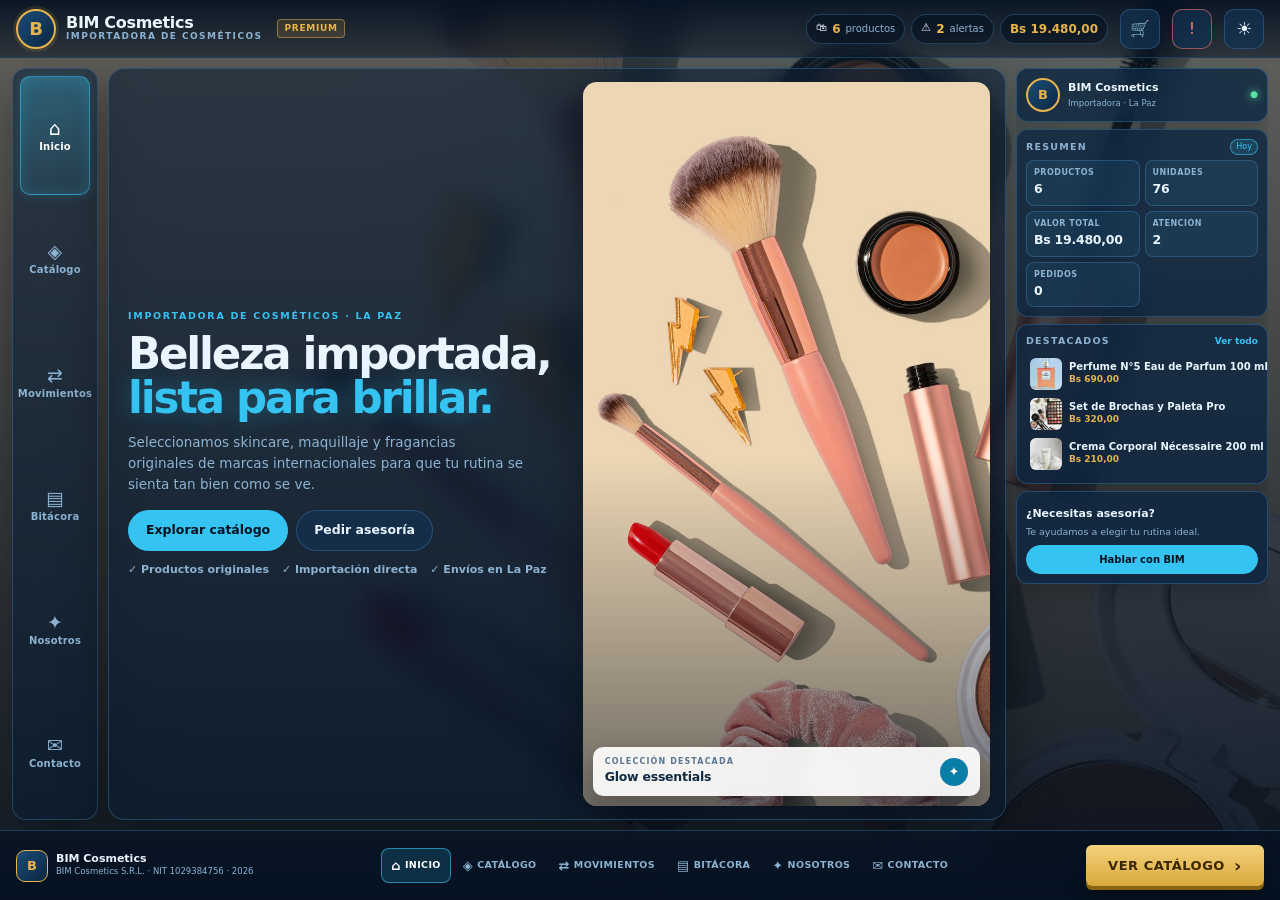
==== commit 82d3531e: "Actualizar BIM Cosmetics: lobby sin scroll, carrito, pedidos, Supabase y fase-ui-pwa" ====
--- a/fase-ui-pwa/index.html
+++ b/fase-ui-pwa/index.html
@@ -3,31 +3,37 @@
 <head>
 <meta charset="UTF-8">
 <meta name="viewport" content="width=device-width, initial-scale=1, viewport-fit=cover">
-<title>Lumière Import · Cosméticos</title>
-<meta name="description" content="Catálogo e inventario de Lumière Import, importadora de cosméticos: cuidado facial, maquillaje, perfumes y cabello.">
-<link rel="stylesheet" href="css/styles.css?v=cosmetics6">
-<link rel="stylesheet" href="css/mejoras.css?v=cosmetics6">
-<link rel="manifest" href="manifest.json"><meta name="theme-color" content="#b0195b">
-<meta name="apple-mobile-web-app-capable" content="yes"><meta name="apple-mobile-web-app-title" content="Lumière Import">
+<title>BIM Cosmetics · Importadora</title>
+<meta name="description" content="Catálogo e inventario de BIM Cosmetics, importadora de cosméticos: cuidado facial, maquillaje, perfumes y cabello.">
+<link rel="stylesheet" href="css/styles.css?v=cosmetics12">
+<link rel="stylesheet" href="css/mejoras.css?v=cosmetics12">
+<link rel="manifest" href="manifest.json"><meta name="theme-color" content="#071426">
+<meta name="apple-mobile-web-app-capable" content="yes"><meta name="apple-mobile-web-app-title" content="BIM Cosmetics">
 <link rel="icon" href="icons/icon-192.png"><link rel="apple-touch-icon" href="icons/icon-192.png">
 </head>
 <body class="inventario-pwa">
-<header>
+<header class="lobby-top">
   <button class="icon-btn burger" id="burger" aria-label="Abrir menú" aria-controls="side" aria-expanded="false"><span></span><span></span><span></span></button>
-  <a class="brand" href="#inicio" data-view="inicio" aria-label="Lumière Import, ir al inicio"><span class="logo" id="logo">💄</span><span class="brand-text"><span id="brandName">Lumière Import</span><small>Cosméticos importados</small></span></a>
+  <a class="brand" href="#inicio" data-view="inicio" aria-label="BIM Cosmetics, ir al inicio"><span class="logo" id="logo">B</span><span class="brand-text"><span id="brandName">BIM Cosmetics</span><small>Importadora de cosméticos</small></span><span class="level">PREMIUM</span></a>
   <div class="spacer"></div>
-  <a class="btn primary header-cta" href="#inventario">Ver catálogo</a>
+  <div class="top-stats" aria-label="Resumen del catálogo">
+    <span class="currency"><span aria-hidden="true">🛍</span><b id="topProducts">0</b><em>productos</em></span>
+    <span class="currency warn"><span aria-hidden="true">⚠</span><b id="topLow">0</b><em>alertas</em></span>
+    <span class="currency gold"><b id="topValue">Bs 0</b></span>
+  </div>
+  <button class="icon-btn cart-btn" id="cartBtn" type="button" aria-label="Abrir carrito de pedidos" title="Carrito de pedidos"><span aria-hidden="true">🛒</span><b id="cartCount" class="cart-badge" hidden>0</b></button>
+  <button class="icon-btn cloud-btn" id="cloudBtn" type="button" data-state="sync" aria-label="Sincronizar con Supabase" title="Conectando con Supabase…"><span id="cloudIcon" aria-hidden="true">☁</span></button>
   <button class="icon-btn" id="themeBtn" aria-label="Cambiar entre modo día y noche">🌙</button>
 </header>
 <div class="scrim" id="scrim"></div>
 <div class="layout">
   <nav class="side" id="side" aria-label="Navegación principal">
-    <a href="#inicio" data-view="inicio">Inicio</a>
-    <a href="#inventario" data-view="inventario">Catálogo</a>
-    <a href="#movimientos" data-view="movimientos">Movimientos</a>
-    <a href="#bitacora" data-view="bitacora">Bitácora</a>
-    <a href="#responsable" data-view="responsable">Nosotros</a>
-    <a href="#contacto" data-view="contacto">Contacto</a>
+    <a href="#inicio" data-view="inicio"><span class="nav-ico" aria-hidden="true">⌂</span><span>Inicio</span></a>
+    <a href="#inventario" data-view="inventario"><span class="nav-ico" aria-hidden="true">◈</span><span>Catálogo</span></a>
+    <a href="#movimientos" data-view="movimientos"><span class="nav-ico" aria-hidden="true">⇄</span><span>Movimientos</span></a>
+    <a href="#bitacora" data-view="bitacora"><span class="nav-ico" aria-hidden="true">▤</span><span>Bitácora</span></a>
+    <a href="#responsable" data-view="responsable"><span class="nav-ico" aria-hidden="true">✦</span><span>Nosotros</span></a>
+    <a href="#contacto" data-view="contacto"><span class="nav-ico" aria-hidden="true">✉</span><span>Contacto</span></a>
     <button type="button" id="catToggle" aria-expanded="false" aria-controls="catList">Categorías ▾</button><div id="catList" style="display:none"></div>
   </nav>
   <main>
@@ -41,7 +47,7 @@
           <ul class="hero-trust"><li>✓ Productos originales</li><li>✓ Importación directa</li><li>✓ Envíos en La Paz</li></ul>
         </div>
         <div class="hero-media">
-          <img src="img/hero-cosmetics.jpg" alt="Cosméticos importados de Lumière: brochas, labiales, rubor y paleta" width="1400" height="1400" fetchpriority="high" decoding="async">
+          <img src="img/hero-cosmetics.jpg" alt="Cosméticos importados de BIM: brochas, labiales, rubor y paleta" width="1400" height="1400" fetchpriority="high" decoding="async">
           <div class="hero-badge"><span><small>Colección destacada</small><strong>Glow essentials</strong></span><span class="hero-badge-dot">✦</span></div>
         </div>
       </div>
@@ -56,7 +62,7 @@
       <div class="home-content">
         <div id="home-destacados" role="tabpanel" aria-labelledby="subtab-destacados" class="home-panel active"><div class="carousel" id="carousel">
         <div class="track" id="track">
-          <div class="slide s1"><h2>Bienvenido a Lumière Import</h2><p>Importamos belleza: controla el catálogo, las entradas y las salidas de cada cosmético.</p></div>
+          <div class="slide s1"><h2>Bienvenido a BIM Cosmetics</h2><p>Importamos belleza: controla el catálogo, las entradas y las salidas de cada cosmético.</p></div>
           <div class="slide s2"><h2 id="lowTitle">Reposición de cosméticos</h2><p id="lowText"></p></div>
           <div class="slide s3"><h2 id="valTitle">Valor del catálogo</h2><p id="valText"></p></div>
         </div>
@@ -64,8 +70,7 @@
         <button class="car-btn next" aria-label="Siguiente">›</button>
         <div class="dots" id="dots"></div><button class="btn pausa-carrusel" id="pauseCarousel" type="button">Pausar</button>
       </div><p class="sub ayuda-resumen">Usa las pestañas para consultar los indicadores, las categorías y los últimos productos.</p></div>
-        <div id="home-indicadores" role="tabpanel" aria-labelledby="subtab-indicadores" class="home-panel" hidden><button class="btn sm" id="toggleStats" style="margin-bottom:10px">Ocultar resumen</button>
-      <div class="stats" id="stats"></div></div>
+        <div id="home-indicadores" role="tabpanel" aria-labelledby="subtab-indicadores" class="home-panel" hidden><button class="btn sm" id="toggleStats" style="margin-bottom:10px">Ocultar resumen</button></div>
         <div id="home-categorias" role="tabpanel" aria-labelledby="subtab-categorias" class="home-panel" hidden><div class="panel"><h2 style="margin:0 0 6px;font-size:18px">Stock por categoría</h2><div id="catChart"></div></div><div class="paginador" id="chartPager"></div></div>
         <div id="home-recientes" role="tabpanel" aria-labelledby="subtab-recientes" class="home-panel" hidden><div class="grid" id="recent"></div><div class="paginador" id="recentPager"></div></div>
       </div>
@@ -102,7 +107,7 @@
         <div class="head-actions"><button class="btn" id="logRefresh">↻ Actualizar</button><button class="btn danger" id="clearLog">Vaciar bitácora</button></div>
       </div>
       <div class="toolbar" id="logToolbar">
-        <div class="field"><label for="logType">Filtrar por tipo</label><select id="logType"><option value="">Todos</option><option value="Sistema">Sistema</option><option value="Producto">Producto</option><option value="Movimiento">Movimiento</option><option value="Favorito">Favorito</option><option value="Contacto">Contacto</option><option value="Interfaz">Interfaz</option><option value="Exportación">Exportación</option></select></div>
+        <div class="field"><label for="logType">Filtrar por tipo</label><select id="logType"><option value="">Todos</option><option value="Sistema">Sistema</option><option value="Producto">Producto</option><option value="Movimiento">Movimiento</option><option value="Favorito">Favorito</option><option value="Contacto">Contacto</option><option value="Pedido">Pedido</option><option value="Interfaz">Interfaz</option><option value="Exportación">Exportación</option></select></div>
         <div class="field" style="flex:2 1 260px"><label>Hidratación y persistencia</label><p class="meta" style="margin:0">Los eventos se guardan en localStorage y se muestran con jQuery creando nodos seguros (sin innerHTML).</p></div>
       </div>
       <div class="tbl"><table><thead><tr><th>Fecha</th><th>Tipo</th><th>Evento</th></tr></thead><tbody id="logBody"></tbody></table></div>
@@ -114,7 +119,7 @@
       </div>
       <div class="contact-shell">
         <div class="contact-aside">
-          <img src="img/contacto.jpg" alt="Productos de maquillaje importados por Lumière" width="1100" height="733" loading="lazy" decoding="async">
+          <img src="img/contacto.jpg" alt="Productos de maquillaje importados por BIM Cosmetics" width="1100" height="733" loading="lazy" decoding="async">
           <div class="contact-aside-copy">
             <h3>Asesoría personalizada</h3>
             <p>Te ayudamos a elegir productos según tu tipo de piel, rutina y presupuesto.</p>
@@ -158,12 +163,39 @@
       </div>
     </section>
   </main>
+  <aside class="lobby-aside" aria-label="Panel de BIM Cosmetics">
+    <div class="aside-card assistant">
+      <div class="aside-avatar">B</div>
+      <div class="aside-id"><strong>BIM Cosmetics</strong><small>Importadora · La Paz</small></div>
+      <span class="online-dot" title="En línea">●</span>
+    </div>
+    <div class="aside-card">
+      <div class="aside-head"><h3>Resumen</h3><span class="pill">Hoy</span></div>
+      <div class="stats" id="stats"></div>
+    </div>
+    <div class="aside-card">
+      <div class="aside-head"><h3>Destacados</h3><a href="#inventario" data-view="inventario">Ver todo</a></div>
+      <div id="miniProducts"></div>
+    </div>
+    <div class="aside-card aside-help">
+      <strong>¿Necesitas asesoría?</strong>
+      <p>Te ayudamos a elegir tu rutina ideal.</p>
+      <a class="btn primary" href="#contacto" data-view="contacto">Hablar con BIM</a>
+    </div>
+  </aside>
 </div>
 
-<footer class="sitefoot">
-  <div class="foot-brand"><strong>Lumière Import</strong><span id="fInfo"></span></div>
-  <div class="foot-links"><a href="#inventario">Catálogo</a><a href="#responsable">Nosotros</a><a href="auditoria.html">Auditoría</a><a href="diagnostico.html">Diagnóstico</a></div>
-  <div class="socials"></div>
+<footer class="lobby-bar">
+  <div class="bar-brand"><span class="bar-logo">B</span><div><strong>BIM Cosmetics</strong><small id="fInfo"></small></div></div>
+  <nav class="bar-nav" aria-label="Accesos rápidos">
+    <a href="#inicio" data-view="inicio"><span aria-hidden="true">⌂</span>Inicio</a>
+    <a href="#inventario" data-view="inventario"><span aria-hidden="true">◈</span>Catálogo</a>
+    <a href="#movimientos" data-view="movimientos"><span aria-hidden="true">⇄</span>Movimientos</a>
+    <a href="#bitacora" data-view="bitacora"><span aria-hidden="true">▤</span>Bitácora</a>
+    <a href="#responsable" data-view="responsable"><span aria-hidden="true">✦</span>Nosotros</a>
+    <a href="#contacto" data-view="contacto"><span aria-hidden="true">✉</span>Contacto</a>
+  </nav>
+  <a class="cta-gold" href="#inventario" data-view="inventario">Ver catálogo <span aria-hidden="true">›</span></a>
 </footer>
 
 <div class="modal" id="mProd" role="dialog" aria-modal="true" aria-labelledby="mProdTitle" hidden><form class="dialog" id="fProd" novalidate>
@@ -213,8 +245,26 @@
           <div class="ok" id="okMsg" style="display:none">Consulta guardada en este dispositivo. No se ha enviado a un servidor.</div>
           <div class="foot"><button class="btn primary">Guardar consulta</button></div>
         </form></div>
-<script src="vendor/jquery-3.7.1.min.js"></script><script src="js/config.js"></script>
-<script src="js/app.js?v=cosmetics6"></script>
-<script src="sync-config.js"></script><script src="js/cola-offline.js"></script><script src="pwa.js?v=cosmetics6"></script>
+<div class="modal" id="mCart" role="dialog" aria-modal="true" aria-labelledby="cartTitle" hidden>
+  <div class="dialog cart-dialog">
+    <div class="modal-heading"><h2 id="cartTitle">Tu pedido</h2><button type="button" class="icon-btn" data-close aria-label="Cerrar carrito">✕</button></div>
+    <div class="ok order-ok" id="orderOk" hidden></div>
+    <div id="cartEmpty" class="empty cart-empty">Tu carrito está vacío. Añade productos desde el catálogo.</div>
+    <div id="cartItems" class="cart-items"></div>
+    <div class="cart-total"><span>Total estimado</span><b id="cartTotal">Bs 0,00</b></div>
+    <form id="fOrder" novalidate>
+      <div class="row">
+        <div class="fgroup"><label for="oname">Nombre completo</label><input id="oname" required minlength="3" maxlength="40"><div class="err"></div></div>
+        <div class="fgroup"><label for="ophone">Teléfono / WhatsApp</label><input id="ophone" type="tel" required><div class="err"></div></div>
+      </div>
+      <div class="fgroup"><label for="onote">Nota para el pedido (opcional)</label><input id="onote" maxlength="120" placeholder="Dirección, referencia o color preferido"></div>
+      <div class="foot"><button type="button" class="btn" data-close>Seguir comprando</button><button class="btn primary">Confirmar pedido</button></div>
+    </form>
+  </div>
+</div>
+<script src="vendor/jquery-3.7.1.min.js"></script><script src="js/config.js?v=bim2"></script>
+<script src="js/app.js?v=cosmetics12"></script>
+<script src="js/nube.js?v=bim4"></script>
+<script src="sync-config.js?v=bim1"></script><script src="js/cola-offline.js?v=bim1"></script><script src="pwa.js?v=cosmetics12"></script>
 </body>
 </html>
--- a/fase-ui-pwa/css/mejoras.css
+++ b/fase-ui-pwa/css/mejoras.css
@@ -1,184 +1,306 @@
-/* Lumière Import · Frontend de una sola página (landing + catálogo). */
-:root{--page:1180px;--nav-h:58px}
-html{height:auto;overflow:auto;scroll-behavior:smooth;scroll-padding-top:132px}
+/* BIM Cosmetics · Lobby de una pantalla (sin scroll de página). */
+:root[data-theme="dark"]{
+  --bg:#071426;--surface:rgba(9,29,51,.82);--surface2:rgba(18,50,82,.72);--ink:#eaf6ff;--muted:#8db3d3;
+  --line:rgba(79,150,210,.32);--accent:#35c3f2;--accent-ink:#04121f;--gold:#e8b34b;--warn:#f3bf4e;
+  --danger:#ff7b6b;--ok:#53e6a3;--shadow:0 18px 50px rgba(0,0,0,.35);--glass:rgba(8,28,50,.58);
+  --glass2:rgba(12,38,64,.78);--card:rgba(10,32,56,.94);--bar:rgba(5,18,34,.94);--line-strong:rgba(53,195,242,.6);
+}
+:root[data-theme="light"]{
+  --bg:#e9f1f7;--surface:rgba(255,255,255,.9);--surface2:#eef4f9;--ink:#102a40;--muted:#5a7690;
+  --line:#c9dbe8;--accent:#0b7ea8;--accent-ink:#fff;--gold:#8a5a00;--warn:#a16207;
+  --danger:#c0392b;--ok:#15803d;--shadow:0 18px 50px rgba(28,58,84,.16);--glass:rgba(255,255,255,.7);
+  --glass2:rgba(255,255,255,.9);--card:#fff;--bar:rgba(255,255,255,.92);--line-strong:rgba(11,126,168,.55);
+}
+html,body{height:100%;overflow:hidden!important}
 body.inventario-pwa{
-  height:auto;min-height:100vh;overflow:visible;display:block;
-  font-family:Manrope,system-ui,-apple-system,"Segoe UI",sans-serif;
-  background:radial-gradient(1100px 520px at 8% -8%,rgba(176,25,91,.10),transparent 60%),
-             radial-gradient(900px 460px at 100% 4%,rgba(161,98,7,.08),transparent 55%),
-             var(--bg);
-}
-:root[data-theme="dark"] body.inventario-pwa{background:radial-gradient(1100px 520px at 8% -8%,rgba(255,143,190,.10),transparent 60%),radial-gradient(900px 460px at 100% 4%,rgba(230,197,106,.07),transparent 55%),var(--bg)}
-@media (prefers-color-scheme:dark){:root:not([data-theme="light"]) body.inventario-pwa{background:radial-gradient(1100px 520px at 8% -8%,rgba(255,143,190,.10),transparent 60%),radial-gradient(900px 460px at 100% 4%,rgba(230,197,106,.07),transparent 55%),var(--bg)}}
-
-/* ---------- Header y navegación ---------- */
-header{position:sticky;top:0;z-index:95;display:flex;align-items:center;gap:14px;min-height:70px;padding:10px clamp(16px,4vw,40px);background:var(--surface);background:color-mix(in srgb,var(--surface) 90%,transparent);backdrop-filter:blur(14px);border-bottom:1px solid var(--line)}
+  height:100dvh;min-height:0;overflow:hidden;display:grid;grid-template-rows:58px minmax(0,1fr) 70px;
+  margin:0;padding:0;color:var(--ink);font-family:Manrope,system-ui,-apple-system,"Segoe UI",sans-serif;
+  background:linear-gradient(180deg,rgba(4,15,29,.58),rgba(4,15,29,.94)),radial-gradient(900px 480px at 68% 12%,rgba(53,195,242,.18),transparent 60%),url('../img/hero-cosmetics.jpg') center/cover fixed;
+}
+:root[data-theme="light"] body.inventario-pwa{background:linear-gradient(180deg,rgba(233,241,247,.78),rgba(233,241,247,.96)),radial-gradient(900px 480px at 68% 12%,rgba(11,126,168,.12),transparent 60%),url('../img/hero-cosmetics.jpg') center/cover fixed}
 a.btn{display:inline-flex;align-items:center;justify-content:center;color:var(--ink);text-decoration:none}
 a.btn.primary{color:var(--accent-ink)}
-a.brand{display:flex;align-items:center;gap:11px;text-decoration:none;color:inherit;min-height:44px}
-.brand-text{display:flex;flex-direction:column;line-height:1.08}
-.brand-text small{font-size:10px;letter-spacing:.12em;text-transform:uppercase;color:var(--muted);font-weight:800}
-.logo{width:40px;height:40px;border-radius:13px;background:linear-gradient(135deg,var(--accent),#7e22ce);color:#fff;display:grid;place-items:center;font-size:20px;box-shadow:0 6px 16px rgba(176,25,91,.22)}
-.header-cta{padding:9px 16px;border-radius:99px;font-size:13px;white-space:nowrap}
-nav.side{position:sticky;top:70px;z-index:80;display:flex;flex-direction:row;align-items:center;gap:4px;padding:7px max(16px,calc((100vw - var(--page))/2 + 40px));background:var(--surface);background:color-mix(in srgb,var(--surface) 88%,transparent);backdrop-filter:blur(14px);border-bottom:1px solid var(--line);overflow-x:auto;scrollbar-width:none}
-nav.side::-webkit-scrollbar{display:none}
-nav.side a{flex:0 0 auto;display:flex;align-items:center;gap:8px;min-height:40px;padding:9px 14px;border-radius:99px;color:var(--muted);font-size:14px;font-weight:800;text-decoration:none;white-space:nowrap}
-nav.side a:hover{background:var(--surface2);color:var(--ink)}
-nav.side a.active{background:var(--accent);color:var(--accent-ink)}
+
+/* ---------- Barra superior ---------- */
+header.lobby-top{position:relative;top:auto;z-index:95;display:flex;align-items:center;gap:12px;min-height:58px;padding:7px 16px;background:linear-gradient(180deg,var(--bar),rgba(5,18,34,.55));border-bottom:1px solid var(--line);backdrop-filter:blur(12px)}
+.brand{display:flex;align-items:center;gap:10px;text-decoration:none;color:inherit;min-width:0}
+.logo{width:40px;height:40px;border-radius:50%;background:linear-gradient(135deg,#1b4d78,#0a2742);border:2px solid var(--gold);color:var(--gold);display:grid;place-items:center;font-size:18px;font-weight:900;box-shadow:0 0 0 3px rgba(232,179,75,.13);flex:0 0 auto}
+.brand-text{display:flex;flex-direction:column;line-height:1.06;min-width:0}
+.brand-text small{font-size:9px;letter-spacing:.16em;text-transform:uppercase;color:var(--muted);font-weight:800}
+#brandName{font-size:16px;font-weight:900;letter-spacing:-.02em;white-space:nowrap}
+.level{margin-left:5px;padding:2px 6px;border-radius:4px;background:rgba(232,179,75,.14);border:1px solid rgba(232,179,75,.5);color:var(--gold);font-size:9px;font-weight:900;letter-spacing:.08em;white-space:nowrap}
+.top-stats{display:flex;align-items:center;gap:6px}
+.currency{display:flex;align-items:center;gap:5px;padding:5px 9px;border-radius:999px;background:rgba(3,16,30,.55);border:1px solid var(--line);font-size:11px;color:var(--ink);white-space:nowrap}
+:root[data-theme="light"] .currency{background:rgba(255,255,255,.75)}
+.currency b{color:var(--gold);font-size:12px}
+.currency em{font-style:normal;color:var(--muted);font-size:10px}
+.currency.warn b{color:var(--warn)}
+.currency.gold b{color:var(--gold)}
+.header-cta{display:none}
+.cart-btn{position:relative;flex:0 0 auto;font-size:16px}
+.cart-badge{position:absolute;top:-3px;right:-3px;min-width:17px;height:17px;padding:0 4px;border-radius:99px;background:var(--gold);color:#2b1b00;font-size:9px;font-weight:900;display:grid;place-items:center;border:1px solid var(--bar)}
+.cart-badge[hidden]{display:none!important}
+.mini-emoji{width:32px;height:32px;border-radius:6px;background:var(--surface);display:grid;place-items:center;font-size:16px;flex:0 0 auto}
+.cloud-btn{flex:0 0 auto;font-size:16px}
+.cloud-btn[data-state="ok"]{border-color:rgba(83,230,163,.55);box-shadow:0 0 12px rgba(83,230,163,.16)}
+.cloud-btn[data-state="error"],.cloud-btn[data-state="auth"]{border-color:rgba(255,123,107,.55)}
+.cloud-btn[data-state="setup"]{border-color:rgba(232,179,75,.55)}
+
+/* ---------- Lobby ---------- */
+.layout{display:grid;grid-template-columns:86px minmax(0,1fr) 252px;grid-template-rows:minmax(0,1fr);gap:10px;padding:10px 12px;height:100%;min-height:0;max-width:none;margin:0;overflow:hidden}
+nav.side{min-height:0;height:100%;overflow:hidden;display:flex;flex-direction:column;gap:5px;padding:7px;background:var(--glass);border:1px solid var(--line);border-radius:14px;backdrop-filter:blur(14px);box-shadow:var(--shadow)}
+nav.side a{display:flex;flex-direction:column;align-items:center;justify-content:center;gap:3px;flex:1 1 0;min-height:0;padding:6px 3px;border:1px solid transparent;border-radius:10px;color:var(--muted);font-size:10px;line-height:1.12;font-weight:800;letter-spacing:.02em;text-decoration:none;text-align:center}
+nav.side a .nav-ico{font-size:19px;line-height:1;font-weight:400}
+nav.side a:hover{background:rgba(53,195,242,.10);color:var(--ink)}
+nav.side a.active{background:linear-gradient(180deg,rgba(53,195,242,.30),rgba(53,195,242,.08));border-color:var(--line-strong);color:#fff;box-shadow:inset 0 0 16px rgba(53,195,242,.22),0 0 14px rgba(53,195,242,.18)}
+:root[data-theme="light"] nav.side a.active{color:#04222f}
 #catToggle,#catList{display:none!important}
-.layout{display:block;min-height:0}
-main{width:100%;max-width:var(--page);margin:0 auto;padding:0 clamp(16px,4vw,40px) 72px;overflow:visible;min-height:0}
-.view{display:none;padding:64px 0 8px;scroll-margin-top:136px}
-.view.active{display:block}
+main{min-height:0;height:100%;overflow:hidden;max-width:none;margin:0;padding:0;display:flex;flex-direction:column;background:var(--glass);border:1px solid var(--line);border-radius:16px;backdrop-filter:blur(12px);box-shadow:var(--shadow)}
+.view{display:none;flex-direction:column;height:100%;min-height:0;padding:13px 15px;gap:10px;overflow:hidden}
+.view.active{display:flex}
 .view[hidden],[hidden]{display:none!important}
-
-/* ---------- Hero ---------- */
-.hero{display:grid;grid-template-columns:minmax(0,1.04fr) minmax(0,.96fr);gap:clamp(28px,5vw,64px);align-items:center;padding:clamp(28px,5vw,60px) 0 clamp(26px,4vw,46px);min-height:min(760px,calc(100vh - 150px))}
-.eyebrow{display:inline-block;font-size:11.5px;letter-spacing:.18em;text-transform:uppercase;color:var(--accent);font-weight:900}
-.hero-copy h1{font-size:clamp(42px,6.2vw,76px);line-height:.99;letter-spacing:-.055em;margin:14px 0 20px;font-weight:800}
-.hero-copy h1 em{font-style:normal;color:var(--accent)}
-.hero-lead{font-size:clamp(15.5px,1.4vw,19px);line-height:1.65;color:var(--muted);max-width:48ch;margin:0}
-.hero-actions{display:flex;flex-wrap:wrap;gap:12px;margin:28px 0 22px}
-.btn.lg{padding:14px 24px;border-radius:99px;font-size:15px}
-.hero-trust{display:flex;flex-wrap:wrap;gap:8px 20px;list-style:none;margin:0;padding:0;color:var(--muted);font-size:13px;font-weight:700}
-.hero-trust li::first-letter{color:var(--accent)}
-.hero-media{position:relative;border-radius:30px;overflow:hidden;aspect-ratio:1/1.08;box-shadow:0 24px 70px rgba(33,26,32,.18);background:var(--surface2)}
+.section-head{display:flex;align-items:center;justify-content:space-between;gap:12px;flex-wrap:wrap;margin:0;flex:0 0 auto}
+.section-head h2{font-size:22px;line-height:1.05;letter-spacing:-.03em;margin:1px 0 2px}
+.section-head .sub{font-size:11.5px;margin:0;max-width:72ch;color:var(--muted)}
+.eyebrow{display:inline-block;font-size:9.5px;letter-spacing:.18em;text-transform:uppercase;color:var(--accent);font-weight:900}
+.head-actions{display:flex;gap:6px;flex-wrap:wrap}
+.head-actions .btn{padding:7px 11px;font-size:11px;border-radius:999px}
+.sub{color:var(--muted);margin:0}
+.panel{border-radius:12px;padding:12px}
+
+/* ---------- Inicio / hero ---------- */
+#v-inicio .section-head,#v-inicio .subtabs,#v-inicio .home-content,#v-inicio .alert{display:none!important}
+.hero{flex:1;min-height:0;display:grid;grid-template-columns:minmax(0,1fr) minmax(0,.92fr);gap:16px;align-items:stretch;padding:0;max-height:none}
+.hero-copy{display:flex;flex-direction:column;justify-content:center;min-height:0;padding:0 4px}
+.hero-copy h1{font-size:clamp(28px,3.4vw,50px);line-height:1.02;letter-spacing:-.05em;margin:8px 0 12px;font-weight:900}
+.hero-copy h1 em{font-style:normal;color:var(--accent);text-shadow:0 0 24px rgba(53,195,242,.32)}
+.hero-lead{font-size:13.5px;line-height:1.55;color:var(--muted);max-width:46ch;margin:0}
+.hero-actions{display:flex;flex-wrap:wrap;gap:8px;margin:15px 0 11px}
+.btn.lg{padding:10px 17px;border-radius:999px;font-size:12.5px}
+.hero-trust{display:flex;flex-wrap:wrap;gap:5px 13px;list-style:none;margin:0;padding:0;color:var(--muted);font-size:11px;font-weight:700}
+.hero-media{position:relative;border-radius:14px;overflow:hidden;min-height:0;height:100%;box-shadow:0 18px 50px rgba(0,0,0,.35);background:var(--surface2)}
 .hero-media img{width:100%;height:100%;object-fit:cover;display:block}
-.hero-media::after{content:"";position:absolute;inset:0;background:linear-gradient(180deg,transparent 55%,rgba(33,26,32,.32));pointer-events:none}
-.hero-badge{position:absolute;left:16px;right:16px;bottom:16px;z-index:1;display:flex;align-items:center;justify-content:space-between;gap:12px;padding:13px 17px;border-radius:16px;background:rgba(255,255,255,.92);color:#211a20;backdrop-filter:blur(10px);box-shadow:0 8px 26px rgba(0,0,0,.16)}
-.hero-badge small{display:block;font-size:10px;letter-spacing:.14em;text-transform:uppercase;color:#6b6470;font-weight:800}
-.hero-badge strong{display:block;font-size:16px;letter-spacing:-.02em}
-.hero-badge-dot{width:34px;height:34px;border-radius:50%;background:#b0195b;color:#fff;display:grid;place-items:center;font-size:16px;flex:0 0 auto}
-
-/* ---------- Cabeceras de sección ---------- */
-.section-head{display:flex;align-items:flex-end;justify-content:space-between;gap:18px;flex-wrap:wrap;margin:0 0 22px}
-.section-head h2{font-size:clamp(28px,3.4vw,44px);line-height:1.04;letter-spacing:-.045em;margin:5px 0 8px}
-.section-head .sub{margin:0;max-width:64ch}
-.head-actions{display:flex;gap:8px;flex-wrap:wrap}
-.sub{color:var(--muted);margin:0 0 18px}
-
-/* ---------- Resumen / pestañas ---------- */
-.subtabs{display:flex;gap:8px;flex-wrap:wrap;margin-bottom:14px}
-.subtabs button{min-height:42px;padding:8px 16px;border:1px solid var(--line);border-radius:99px;background:var(--surface);font-size:13px;font-weight:800;color:var(--muted)}
+.hero-media::after{content:"";position:absolute;inset:0;background:linear-gradient(180deg,transparent 52%,rgba(4,15,29,.55));pointer-events:none}
+.hero-badge{position:absolute;left:10px;right:10px;bottom:10px;z-index:1;display:flex;align-items:center;justify-content:space-between;gap:10px;padding:9px 12px;border-radius:10px;background:rgba(255,255,255,.92);color:#102a40;backdrop-filter:blur(8px);box-shadow:0 8px 22px rgba(0,0,0,.2)}
+.hero-badge small{display:block;font-size:8px;letter-spacing:.14em;text-transform:uppercase;color:#5a7690;font-weight:900}
+.hero-badge strong{display:block;font-size:12.5px;letter-spacing:-.02em}
+.hero-badge-dot{width:28px;height:28px;border-radius:50%;background:#0b7ea8;color:#fff;display:grid;place-items:center;font-size:13px;flex:0 0 auto}
+
+/* ---------- Catálogo ---------- */
+.toolbar{border-radius:12px}
+.chips{display:flex;gap:6px;overflow-x:auto;flex:0 0 auto;margin:0;padding-bottom:2px;scrollbar-width:none}
+.chips::-webkit-scrollbar{display:none}
+.chip{min-height:30px;padding:5px 11px;border-radius:999px;font-size:11px;white-space:nowrap}
+.grid{flex:1;min-height:0;display:grid;grid-template-columns:repeat(var(--cols,3),minmax(0,1fr));grid-template-rows:repeat(var(--rows,1),minmax(0,1fr));gap:9px;overflow:hidden;height:auto}
+.card{min-height:0;min-width:0;display:flex;flex-direction:column;border-radius:12px;overflow:hidden;background:var(--card);border:1px solid var(--line);box-shadow:0 8px 22px rgba(0,0,0,.22)}
+.card:hover{transform:none;box-shadow:0 10px 30px rgba(0,0,0,.3);border-color:var(--line-strong)}
+.thumb{height:auto;min-height:0;flex:1;position:relative;overflow:hidden;background:var(--surface2)}
+.photo-open{position:absolute;inset:0;width:100%;height:100%;padding:0;border:0;background:none;display:grid;place-items:center;cursor:zoom-in}
+.photo-open img{position:absolute;inset:0;width:100%;height:100%;object-fit:cover;display:block;transition:transform .5s ease}
+.card:hover .photo-open img{transform:scale(1.04)}
+.emoji-producto{font-size:42px;line-height:1}
+.badge{top:7px;right:7px;font-size:9.5px;padding:3px 8px;border-radius:999px;backdrop-filter:blur(6px);max-width:62%;overflow:hidden;text-overflow:ellipsis;white-space:nowrap;pointer-events:none}
+.fav{top:7px;left:7px;width:28px;height:28px;min-width:28px;min-height:28px;border-radius:50%;font-size:13px;z-index:2;background:rgba(4,15,29,.55);color:#fff;border:1px solid rgba(255,255,255,.25)}
+.fav.on{color:#f3bf4e}
+.body{padding:8px 9px 9px;gap:3px;flex:0 0 auto}
+.body h3{font-size:12.5px;line-height:1.2;margin:0;white-space:nowrap;overflow:hidden;text-overflow:ellipsis}
+.product-title{padding:0;background:none;border:0;text-align:left;min-height:0;color:inherit;font:inherit;cursor:pointer;width:100%;overflow:hidden}
+.product-title h3{margin:0}
+.meta{font-size:10px;white-space:nowrap;overflow:hidden;text-overflow:ellipsis}
+.price{font-size:14px;font-weight:900;color:var(--accent)}
+.bar{height:4px;border-radius:4px}
+.actions{display:flex;gap:4px;margin-top:2px;padding-top:4px}
+.actions .btn{flex:1;min-width:0;padding:4px 3px;font-size:10px;border-radius:7px;min-height:26px}
+.actions .btn.sm{font-size:10px}
+.paginador{display:flex;align-items:center;justify-content:center;gap:8px;flex:0 0 auto;min-height:30px;margin:0;font-size:11px}
+.paginador .btn{min-height:28px;padding:4px 10px;font-size:11px;border-radius:8px}
+.paginador span{color:var(--muted);font-size:11px}
+.empty{grid-column:1/-1;padding:24px;border-radius:12px}
+
+/* ---------- Tablas ---------- */
+.tbl{flex:1;min-height:0;overflow:auto;border-radius:12px}
+.tbl th{font-size:10px;text-transform:uppercase;letter-spacing:.06em;padding:8px 10px}
+.tbl td{font-size:11px;padding:7px 10px}
+#logToolbar{align-items:flex-end}
+#logToolbar .field label{font-size:10px}
+#logToolbar .meta{font-size:10px}
+#logToolbar{flex:0 0 auto}
+
+/* ---------- Contacto ---------- */
+.contact-shell{flex:1;min-height:0;display:grid;grid-template-columns:minmax(0,.8fr) minmax(0,1.2fr);gap:10px;overflow:hidden}
+.contact-aside{position:relative;border-radius:14px;overflow:hidden;min-height:0;height:100%;background:var(--surface2)}
+.contact-aside img{position:absolute;inset:0;width:100%;height:100%;object-fit:cover}
+.contact-aside::after{content:"";position:absolute;inset:0;background:linear-gradient(180deg,transparent 35%,rgba(4,15,29,.82))}
+.contact-aside-copy{position:absolute;left:0;right:0;bottom:0;z-index:1;padding:14px;color:#fff}
+.contact-aside-copy h3{margin:0 0 4px;font-size:16px;letter-spacing:-.02em}
+.contact-aside-copy p{margin:0 0 8px;font-size:11px;line-height:1.45;opacity:.92}
+.contact-perks{list-style:none;display:flex;flex-wrap:wrap;gap:4px 10px;margin:0;padding:0;font-size:10px;font-weight:800}
+.contact-main{min-width:0;min-height:0;display:flex;flex-direction:column;gap:8px}
+.contact-main .subtabs{display:flex;gap:5px;flex-wrap:wrap;flex:0 0 auto;margin:0}
+.subtabs button{min-height:30px;padding:5px 12px;border:1px solid var(--line);border-radius:999px;background:var(--surface);font-size:10.5px;font-weight:800;color:var(--muted)}
 .subtabs button[aria-selected="true"]{background:var(--accent);border-color:var(--accent);color:var(--accent-ink)}
-.home-content{display:block}
-.home-panel{display:none}
-.home-panel.active{display:block}
-.home-panel[hidden]{display:none!important}
-.carousel{min-height:220px;margin-bottom:14px;border-radius:22px}
-.track{height:100%}
-.slide{min-height:220px;padding:32px 52px;border-radius:22px}
-.slide h2{font-size:clamp(22px,3vw,34px)}
-.ayuda-resumen{font-size:13px}
-#toggleStats{margin-bottom:12px}
-.panel{border-radius:18px}
-
-/* ---------- Catálogo ---------- */
-.toolbar{border-radius:18px}
-.grid{display:grid;grid-template-columns:repeat(auto-fill,minmax(245px,1fr));grid-template-rows:none!important;gap:22px;overflow:visible;height:auto}
-.card{border-radius:20px;overflow:hidden;transition:transform .25s ease,box-shadow .25s ease}
-.card:hover{transform:translateY(-5px);box-shadow:0 18px 44px rgba(33,26,32,.14)}
-.thumb{height:232px;overflow:hidden;background:var(--surface2)}
-.thumb img{width:100%;height:100%;object-fit:cover;display:block;transition:transform .55s ease}
-.card:hover .thumb img{transform:scale(1.05)}
-.photo-open{position:absolute;inset:0;width:100%;height:100%;padding:0;border:0;background:transparent;display:flex;align-items:center;justify-content:center;cursor:zoom-in}
-.emoji-producto{font-size:64px;line-height:1}
-.body{padding:16px 16px 18px;gap:7px}
-.body h3{font-size:16.5px;line-height:1.25}
-.product-title{padding:0;background:none;border:0;text-align:left;min-height:0;color:inherit;font:inherit;cursor:pointer}
-.product-title h3{margin:0}
-.price{font-size:20px;color:var(--accent)}
-.actions .btn{border-radius:99px;font-size:12.5px}
-.badge{border-radius:99px;backdrop-filter:blur(8px)}
-.fav{border-radius:50%}
-.paginador{display:flex;align-items:center;justify-content:center;gap:12px;margin-top:22px}
-.paginador .btn{border-radius:99px}
-.paginador span{color:var(--muted);font-size:13px;font-weight:700}
-.empty{border-radius:18px}
-
-/* ---------- Tablas ---------- */
-.tbl{border-radius:18px}
-.tbl th{font-size:12.5px;text-transform:uppercase;letter-spacing:.05em}
-#logToolbar{align-items:flex-end}
+.contact-main .contact-content{flex:1;min-height:0;display:grid;grid-template-columns:1fr;overflow:auto}
+.contact-main .contact-panel{display:block}
+.contact-main .panel{border-radius:12px;padding:11px}
+.contact-main .panel h3{margin:0 0 4px;font-size:14px}
+.company{list-style:none;margin:8px 0 0;padding:0;display:grid;gap:4px;font-size:11px}
+.company b{color:var(--ink)}
+.socials{display:flex;flex-wrap:wrap;gap:6px;margin-top:8px}
+.social{padding:5px 9px;font-size:10px;border-radius:999px;border:1px solid var(--line);background:var(--surface2);color:var(--ink);text-decoration:none;font-weight:700}
+.social-label{display:inline}
+.faq .q{width:100%;text-align:left;background:none;border:0;border-bottom:1px solid var(--line);padding:8px 0;font-size:11px;font-weight:800;min-height:0}
+.faq .a{padding:5px 0;color:var(--muted);font-size:10.5px}
+.contact-panel[id="contact-form"] .panel p{font-size:11px;margin:0 0 8px}
 
 /* ---------- Nosotros ---------- */
-.about-grid{display:grid;grid-template-columns:minmax(0,1fr) minmax(0,1.12fr);gap:24px;align-items:stretch}
-.about-media{border-radius:24px;overflow:hidden;min-height:420px;background:var(--surface2)}
+.about-grid{flex:1;min-height:0;display:grid;grid-template-columns:minmax(0,.92fr) minmax(0,1.08fr);gap:10px;overflow:hidden}
+.about-media{border-radius:14px;overflow:hidden;min-height:0;height:100%;background:var(--surface2)}
 .about-media img{width:100%;height:100%;object-fit:cover;display:block}
-.responsable-panel{margin:0;padding:clamp(22px,3vw,34px);border-radius:24px;display:flex;flex-direction:column;justify-content:center}
-.responsable-panel h3{font-size:clamp(22px,2.4vw,30px);letter-spacing:-.03em;margin:0 0 10px}
-.responsable-panel .stats{margin:18px 0 6px}
-.about-points{display:grid;gap:9px;margin:16px 0}
-.about-points div{display:flex;align-items:center;gap:12px;padding:10px 14px;border-radius:12px;background:var(--surface2);font-size:13.5px;font-weight:700}
-.about-points b{color:var(--accent);font-size:12px;letter-spacing:.08em}
-
-/* ---------- Contacto ---------- */
-.contact-shell{display:grid;grid-template-columns:minmax(0,.82fr) minmax(0,1.18fr);gap:24px;align-items:stretch}
-.contact-aside{position:relative;border-radius:24px;overflow:hidden;min-height:430px;background:var(--surface2)}
-.contact-aside img{position:absolute;inset:0;width:100%;height:100%;object-fit:cover}
-.contact-aside::after{content:"";position:absolute;inset:0;background:linear-gradient(180deg,transparent 38%,rgba(33,26,32,.78))}
-.contact-aside-copy{position:absolute;left:0;right:0;bottom:0;z-index:1;padding:24px;color:#fff}
-.contact-aside-copy h3{margin:0 0 6px;font-size:22px;letter-spacing:-.03em}
-.contact-aside-copy p{margin:0 0 12px;font-size:14px;line-height:1.5;opacity:.92}
-.contact-perks{list-style:none;display:flex;flex-wrap:wrap;gap:6px 14px;margin:0;padding:0;font-size:12px;font-weight:800}
-.contact-main{min-width:0}
-.contact-main .contact-content{grid-template-columns:1fr}
-.contact-main .contact-panel{display:block}
-.contact-main .panel{border-radius:18px}
-.contact-main .subtabs{margin-bottom:16px}
-.contact-main .panel h3{margin:0 0 6px;font-size:20px}
-
-/* ---------- Footer ---------- */
-.sitefoot{max-width:var(--page);margin:0 auto;padding:28px clamp(16px,4vw,40px);border-top:1px solid var(--line);display:flex;align-items:center;justify-content:space-between;gap:18px;flex-wrap:wrap;background:transparent}
-.foot-brand{display:flex;flex-direction:column;gap:2px}
-.foot-brand strong{font-size:15px;letter-spacing:-.02em}
-.foot-brand span{color:var(--muted);font-size:11.5px}
-.foot-links{display:flex;gap:16px;flex-wrap:wrap}
-.foot-links a{color:var(--muted);font-size:13px;font-weight:700;text-decoration:none}
-.foot-links a:hover{color:var(--accent)}
-.sitefoot .socials{margin:0}
-.sitefoot .social{padding:8px 12px;font-size:12px}
+.responsable-panel{margin:0;padding:14px;border-radius:14px;display:flex;flex-direction:column;justify-content:center;min-height:0;overflow:auto}
+.responsable-panel h3{font-size:17px;letter-spacing:-.02em;margin:0 0 5px}
+.responsable-panel p{font-size:11px;line-height:1.5;margin:0 0 8px}
+.responsable-panel .stats{margin:6px 0}
+.about-points{display:grid;gap:5px;margin:6px 0}
+.about-points div{display:flex;align-items:center;gap:8px;padding:5px 8px;border-radius:8px;background:var(--surface2);font-size:10.5px;font-weight:700}
+.about-points b{color:var(--accent);font-size:9px;letter-spacing:.08em}
+.responsable-panel .meta{font-size:10px;margin:4px 0 8px}
+.responsable-panel .btn{align-self:flex-start;padding:7px 12px;font-size:11px;border-radius:999px}
+
+/* ---------- Panel derecho ---------- */
+.lobby-aside{min-height:0;height:100%;display:flex;flex-direction:column;gap:7px;overflow:hidden}
+.aside-card{background:var(--glass2);border:1px solid var(--line);border-radius:12px;padding:9px;backdrop-filter:blur(12px);box-shadow:0 8px 22px rgba(0,0,0,.18);flex:0 0 auto}
+.assistant{display:flex;align-items:center;gap:8px}
+.aside-avatar{width:34px;height:34px;border-radius:50%;background:linear-gradient(135deg,#1b4d78,#0a2742);border:2px solid var(--gold);color:var(--gold);display:grid;place-items:center;font-size:13px;font-weight:900;flex:0 0 auto}
+.aside-id{min-width:0}
+.aside-id strong{display:block;font-size:11px;white-space:nowrap;overflow:hidden;text-overflow:ellipsis}
+.aside-id small{display:block;font-size:8.5px;color:var(--muted);white-space:nowrap;overflow:hidden;text-overflow:ellipsis}
+.online-dot{color:var(--ok);font-size:9px;margin-left:auto;text-shadow:0 0 8px var(--ok)}
+.aside-head{display:flex;align-items:center;justify-content:space-between;gap:6px;margin-bottom:5px}
+.aside-head h3{font-size:9.5px;text-transform:uppercase;letter-spacing:.13em;color:var(--muted);margin:0}
+.aside-head a{font-size:9px;color:var(--accent);text-decoration:none;font-weight:800}
+.pill{font-size:8px;padding:1px 5px;border-radius:999px;background:rgba(53,195,242,.14);color:var(--accent);border:1px solid var(--line-strong)}
+.stats{display:grid;grid-template-columns:1fr 1fr;gap:5px;margin:0}
+.stat{padding:6px 7px;border-radius:8px;background:rgba(53,195,242,.08);border:1px solid var(--line);box-shadow:none;min-width:0}
+.stat small{display:block;font-size:8px;text-transform:uppercase;letter-spacing:.06em;color:var(--muted);white-space:nowrap;overflow:hidden;text-overflow:ellipsis}
+.stat b{display:block;font-size:12.5px;margin-top:1px;letter-spacing:-.02em;white-space:nowrap;overflow:hidden;text-overflow:ellipsis}
+.mini-product{display:flex;align-items:center;gap:7px;padding:4px;border-radius:7px;text-decoration:none;color:inherit;min-height:0}
+.mini-product:hover{background:rgba(53,195,242,.09)}
+.mini-product img{width:32px;height:32px;border-radius:6px;object-fit:cover;flex:0 0 auto}
+.mini-product strong{display:block;font-size:10px;line-height:1.15;white-space:nowrap;overflow:hidden;text-overflow:ellipsis}
+.mini-product small{display:block;font-size:9px;color:var(--gold);font-weight:800}
+.aside-help strong{font-size:11px}
+.aside-help p{font-size:9.5px;color:var(--muted);margin:2px 0 6px}
+.aside-help .btn{width:100%;padding:6px 8px;font-size:10px;border-radius:999px}
+
+/* ---------- Barra inferior ---------- */
+.lobby-bar{position:relative;z-index:90;display:flex;align-items:center;gap:12px;min-height:70px;padding:7px 16px;background:linear-gradient(0deg,var(--bar),rgba(5,18,34,.72));border-top:1px solid var(--line);backdrop-filter:blur(12px)}
+.bar-brand{display:flex;align-items:center;gap:8px;min-width:0;max-width:250px}
+.bar-logo{width:32px;height:32px;border-radius:9px;background:linear-gradient(135deg,#1b4d78,#0a2742);border:1.5px solid var(--gold);color:var(--gold);display:grid;place-items:center;font-weight:900;font-size:13px;flex:0 0 auto}
+.bar-brand strong{display:block;font-size:11px;line-height:1.1;white-space:nowrap}
+.bar-brand small{display:block;font-size:8.5px;color:var(--muted);max-width:205px;overflow:hidden;text-overflow:ellipsis;white-space:nowrap}
+.bar-nav{display:flex;align-items:center;gap:2px;margin:0 auto;overflow-x:auto;scrollbar-width:none;min-width:0}
+.bar-nav::-webkit-scrollbar{display:none}
+.bar-nav a{display:flex;align-items:center;gap:4px;padding:7px 9px;border:1px solid transparent;border-radius:8px;color:var(--muted);font-size:9.5px;font-weight:800;text-decoration:none;text-transform:uppercase;letter-spacing:.04em;white-space:nowrap}
+.bar-nav a span{font-size:13px}
+.bar-nav a:hover{color:var(--ink);background:rgba(53,195,242,.08)}
+.bar-nav a.active{color:#fff;background:rgba(53,195,242,.16);border-color:var(--line-strong)}
+:root[data-theme="light"] .bar-nav a.active{color:#04222f}
+.cta-gold{display:flex;align-items:center;justify-content:center;gap:9px;min-width:178px;padding:11px 20px;border-radius:6px;background:linear-gradient(180deg,#f4d27a,#d9a93e);color:#3a2600;font-weight:900;text-decoration:none;letter-spacing:.04em;box-shadow:0 4px 0 #8a6410,0 8px 22px rgba(0,0,0,.3);text-transform:uppercase;font-size:13px;white-space:nowrap}
+.cta-gold:hover{filter:brightness(1.06)}
+.cta-gold span{font-size:18px;line-height:1}
+
+/* ---------- Carrito y pedidos ---------- */
+.cart-dialog{max-width:640px}
+.modal-heading{display:flex;align-items:center;justify-content:space-between;gap:10px;margin-bottom:10px}
+.modal-heading h2{margin:0;font-size:20px;letter-spacing:-.02em}
+.cart-items{display:flex;flex-direction:column;gap:6px;max-height:36vh;overflow:auto;margin:8px 0}
+.cart-row{display:grid;grid-template-columns:42px minmax(0,1fr) auto auto 26px;align-items:center;gap:8px;padding:7px;border:1px solid var(--line);border-radius:9px;background:var(--surface2)}
+.cart-thumb{width:42px;height:42px;border-radius:7px;overflow:hidden;background:var(--surface);display:grid;place-items:center;font-size:19px}
+.cart-thumb img{width:100%;height:100%;object-fit:cover;display:block}
+.cart-info{min-width:0}
+.cart-info strong{display:block;font-size:11.5px;line-height:1.2;white-space:nowrap;overflow:hidden;text-overflow:ellipsis}
+.cart-info small{display:block;font-size:9.5px;color:var(--muted);white-space:nowrap;overflow:hidden;text-overflow:ellipsis}
+.cart-qty{display:flex;align-items:center;gap:4px}
+.cart-qty button{width:24px;height:24px;padding:0;border-radius:6px;border:1px solid var(--line);background:var(--surface);color:var(--ink);font-size:13px;line-height:1}
+.cart-qty b{min-width:15px;text-align:center;font-size:11px}
+.cart-sub{font-size:11px;font-weight:900;color:var(--accent);white-space:nowrap}
+.cart-del{width:24px;height:24px;padding:0;border-radius:50%;border:1px solid var(--line);background:transparent;color:var(--danger);font-size:11px}
+.cart-total{display:flex;align-items:center;justify-content:space-between;padding:8px 2px;border-top:1px solid var(--line);color:var(--muted);font-size:12px}
+.cart-total b{font-size:18px;color:var(--gold)}
+.cart-empty{padding:18px;font-size:12px;text-align:center}
+.order-ok{margin:4px 0 8px;font-size:12px}
+.order-ok p{margin:4px 0 8px}
+
+/* ---------- Modales y varios ---------- */
+.modal{backdrop-filter:blur(3px)}
+.dialog{border-radius:14px}
+#toast{z-index:300}
+#toTop{display:none!important}
+.scrim{display:none}
 
 /* ---------- Responsive ---------- */
-@media (max-width:980px){
-  .hero{grid-template-columns:1fr;min-height:0;gap:30px;padding-top:28px}
-  .hero-media{aspect-ratio:4/3;max-height:440px;order:-1}
-  .about-grid,.contact-shell{grid-template-columns:1fr}
-  .about-media{min-height:300px;max-height:420px}
-  .contact-aside{min-height:320px;max-height:420px}
+@media (max-width:1240px){
+  .layout{grid-template-columns:78px minmax(0,1fr)}
+  .lobby-aside{display:none}
+  .bar-brand{max-width:210px}
 }
 @media (max-width:900px){
-  html{scroll-padding-top:86px}
-  header{min-height:60px;padding:8px 16px}
-  .header-cta{display:none}
-  nav.side{position:fixed;top:0;bottom:0;left:0;width:min(84vw,320px);height:auto;padding:calc(76px + env(safe-area-inset-top,0px)) 18px 24px;display:flex;flex-direction:column;align-items:stretch;gap:6px;transform:translateX(-105%);transition:transform .3s ease;z-index:85;overflow-y:auto;border-right:1px solid var(--line)}
+  body.inventario-pwa{grid-template-rows:56px minmax(0,1fr) 64px}
+  .brand-text small,.level{display:none}
+  .top-stats .currency em{display:none}
+  .currency{padding:4px 7px;font-size:10px}
+  .layout{grid-template-columns:minmax(0,1fr);padding:7px}
+  nav.side{position:fixed;top:0;bottom:0;left:0;width:min(78vw,270px);height:auto;padding:calc(68px + env(safe-area-inset-top,0px)) 12px 16px;display:flex;flex-direction:column;gap:6px;transform:translateX(-105%);transition:transform .3s ease;z-index:85;background:var(--bar);border-radius:0;border-right:1px solid var(--line);overflow-y:auto}
   body.nav-open nav.side{transform:none}
-  nav.side a{width:100%;border-radius:12px;padding:12px 14px;font-size:15px}
-  body.nav-open{overflow:hidden}
-  main{padding:0 16px 48px}
-  .view{padding-top:42px;scroll-margin-top:82px}
-  .grid{grid-template-columns:repeat(auto-fill,minmax(220px,1fr))}
-}
-@media (max-width:640px){
-  .brand-text small{display:none}
-  .hero-copy h1{font-size:clamp(38px,11vw,52px)}
-  .hero-media{aspect-ratio:1/1}
-  .hero-badge{padding:11px 14px}
-  .section-head h2{font-size:30px}
-  .head-actions{width:100%}
-  .head-actions .btn{flex:1}
-  .grid{grid-template-columns:1fr}
-  .thumb{height:260px}
-  .subtabs button{flex:1;padding:8px 10px}
-  .sitefoot{flex-direction:column;align-items:flex-start}
-  .tbl thead{display:none}
-  .tbl tbody{display:block}
-  .tbl tr{display:grid;grid-template-columns:1fr 1fr;min-height:110px;border-bottom:1px solid var(--line);padding:8px;gap:2px}
-  .tbl td{display:block;border:0;padding:2px;font-size:12px}
-  .tbl td:last-child{grid-column:1/-1}
-  .tbl td:nth-child(2){font-weight:700}
+  nav.side a{flex:0 0 auto;flex-direction:row;justify-content:flex-start;gap:10px;padding:11px 12px;font-size:13px}
+  nav.side a .nav-ico{font-size:18px}
+  body.nav-open .scrim{display:block;position:fixed;inset:0;background:rgba(4,15,29,.62);z-index:80}
+  .burger{display:flex}
+  .view{padding:10px 11px;gap:7px}
+  .hero{grid-template-columns:1fr;gap:10px}
+  .hero-media{display:none}
+  .hero-copy h1{font-size:clamp(26px,6.4vw,36px)}
+  .hero-lead{font-size:12px}
+  .bar-brand{max-width:140px}
+  .bar-brand small{display:none}
+  .bar-nav a{padding:6px}
+  .bar-nav a span{font-size:14px}
+  .bar-nav a{font-size:0}
+  .bar-nav a span{display:block}
+  .cta-gold{min-width:0;padding:10px 12px;font-size:10.5px;gap:5px}
+  .cta-gold span{display:none}
+  .section-head h2{font-size:20px}
+  .contact-shell{grid-template-columns:1fr}
+  .contact-aside{display:none}
+  .about-grid{grid-template-columns:1fr}
+  .about-media{display:none}
+}
+@media (max-width:620px){
+  .cart-row{grid-template-columns:38px minmax(0,1fr) auto;gap:5px 7px}
+  .cart-thumb{grid-row:1/3}
+  .cart-info{grid-column:2;grid-row:1}
+  .cart-qty{grid-column:2;grid-row:2;justify-self:start}
+  .cart-sub{grid-column:3;grid-row:2}
+  .cart-del{grid-column:3;grid-row:1}
+  .top-stats .currency:not(.gold){display:none}
+  .bar-brand{display:none}
+  .bar-nav{flex:1;justify-content:space-between}
+  #brandName{font-size:14px}
+}
+@media (max-height:640px){
+  body.inventario-pwa{grid-template-rows:52px minmax(0,1fr) 58px}
+  header.lobby-top{min-height:52px;padding:4px 12px}
+  .logo{width:34px;height:34px;font-size:15px}
+  .lobby-bar{min-height:58px;padding:4px 12px}
+  .cta-gold{padding:9px 14px}
+  .hero-trust,.aside-help{display:none}
+  .hero-copy h1{font-size:clamp(24px,3vw,36px)}
+  .hero-lead{font-size:12px}
+  .view{padding:9px 12px;gap:6px}
+  .section-head h2{font-size:19px}
+  .section-head .sub{display:none}
 }
 @media (prefers-reduced-motion:reduce){
-  html{scroll-behavior:auto}
-  .card,.card:hover,.thumb img,.card:hover .thumb img{transform:none;transition:none}
-}
+  *{transition:none!important}
+  .card:hover .photo-open img{transform:none}
+}
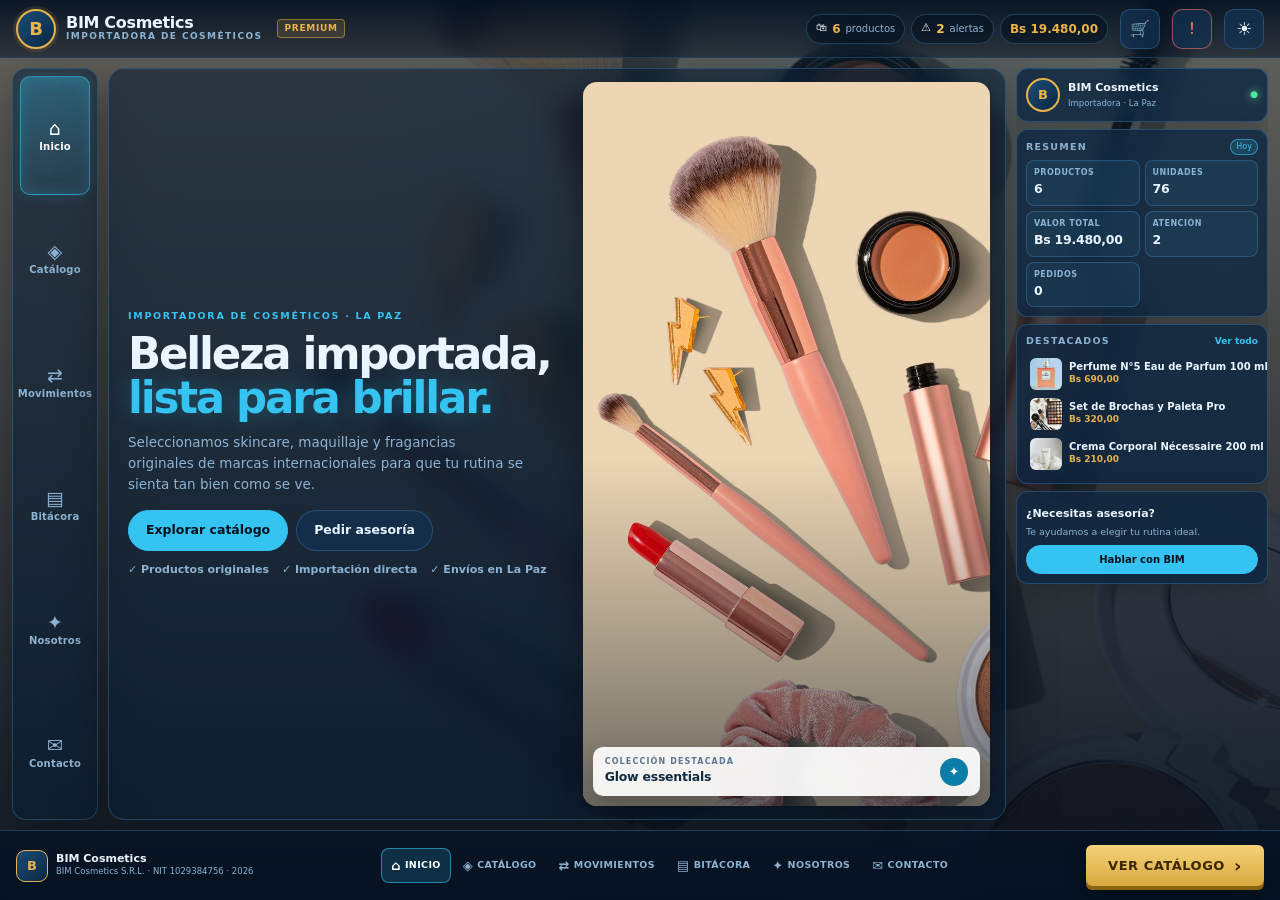
==== commit be8bf898: "Mostrar imagen hero en layout movil" ====
--- a/fase-ui-pwa/index.html
+++ b/fase-ui-pwa/index.html
@@ -5,8 +5,8 @@
 <meta name="viewport" content="width=device-width, initial-scale=1, viewport-fit=cover">
 <title>BIM Cosmetics · Importadora</title>
 <meta name="description" content="Catálogo e inventario de BIM Cosmetics, importadora de cosméticos: cuidado facial, maquillaje, perfumes y cabello.">
-<link rel="stylesheet" href="css/styles.css?v=cosmetics12">
-<link rel="stylesheet" href="css/mejoras.css?v=cosmetics12">
+<link rel="stylesheet" href="css/styles.css?v=cosmetics13">
+<link rel="stylesheet" href="css/mejoras.css?v=cosmetics13">
 <link rel="manifest" href="manifest.json"><meta name="theme-color" content="#071426">
 <meta name="apple-mobile-web-app-capable" content="yes"><meta name="apple-mobile-web-app-title" content="BIM Cosmetics">
 <link rel="icon" href="icons/icon-192.png"><link rel="apple-touch-icon" href="icons/icon-192.png">
@@ -263,8 +263,8 @@
   </div>
 </div>
 <script src="vendor/jquery-3.7.1.min.js"></script><script src="js/config.js?v=bim2"></script>
-<script src="js/app.js?v=cosmetics12"></script>
+<script src="js/app.js?v=cosmetics13"></script>
 <script src="js/nube.js?v=bim4"></script>
-<script src="sync-config.js?v=bim1"></script><script src="js/cola-offline.js?v=bim1"></script><script src="pwa.js?v=cosmetics12"></script>
+<script src="sync-config.js?v=bim1"></script><script src="js/cola-offline.js?v=bim1"></script><script src="pwa.js?v=cosmetics13"></script>
 </body>
 </html>
--- a/fase-ui-pwa/css/mejoras.css
+++ b/fase-ui-pwa/css/mejoras.css
@@ -257,8 +257,8 @@
   body.nav-open .scrim{display:block;position:fixed;inset:0;background:rgba(4,15,29,.62);z-index:80}
   .burger{display:flex}
   .view{padding:10px 11px;gap:7px}
-  .hero{grid-template-columns:1fr;gap:10px}
-  .hero-media{display:none}
+  .hero{grid-template-columns:1fr;grid-template-rows:minmax(0,1fr) minmax(110px,38%);gap:8px}
+  .hero-media{display:block;width:100%;height:100%;min-height:0;aspect-ratio:auto}
   .hero-copy h1{font-size:clamp(26px,6.4vw,36px)}
   .hero-lead{font-size:12px}
   .bar-brand{max-width:140px}
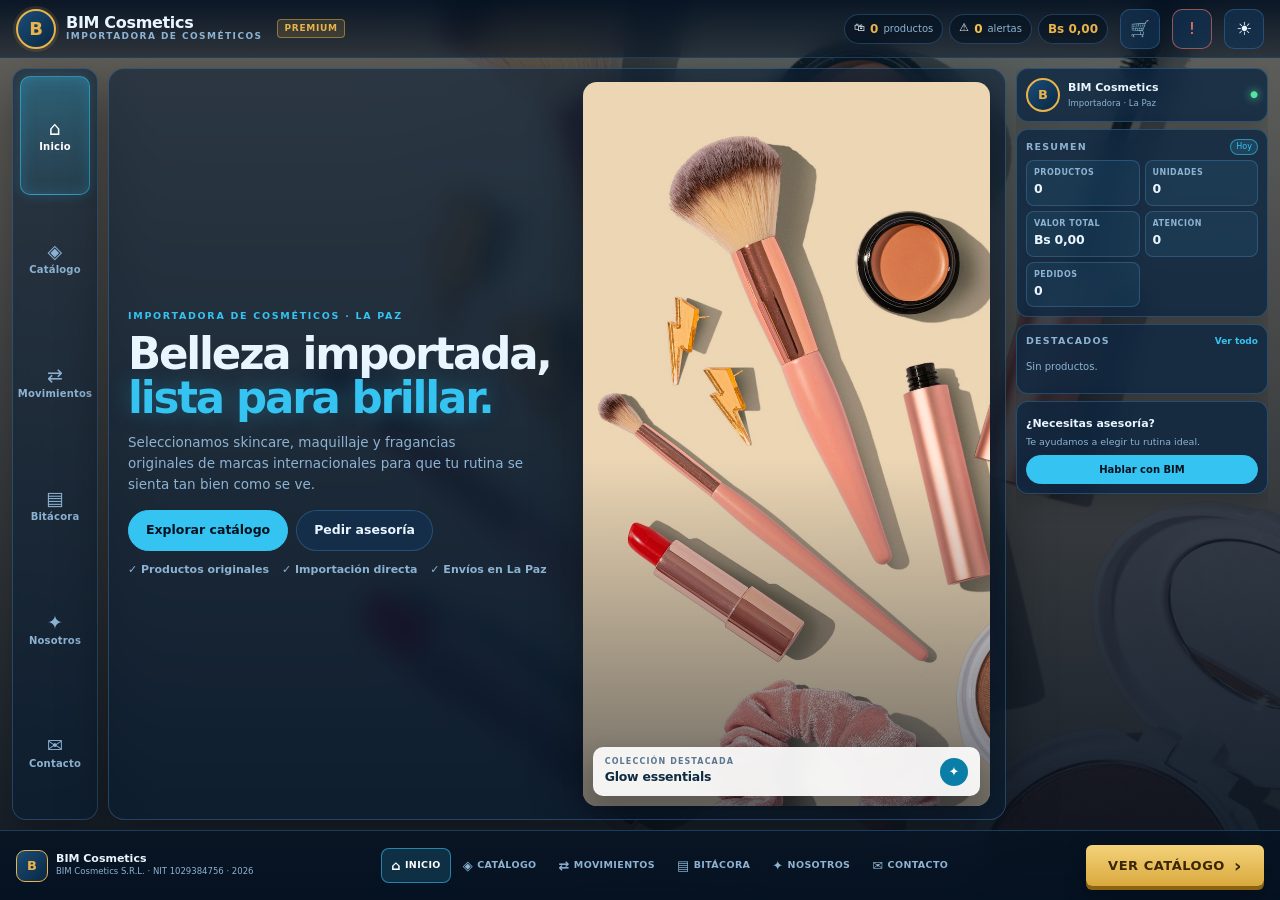
==== commit 2b23c997: "Quitar catalogo demo hardcodeado y cargar datos desde Supabase" ====
--- a/fase-ui-pwa/index.html
+++ b/fase-ui-pwa/index.html
@@ -5,8 +5,8 @@
 <meta name="viewport" content="width=device-width, initial-scale=1, viewport-fit=cover">
 <title>BIM Cosmetics · Importadora</title>
 <meta name="description" content="Catálogo e inventario de BIM Cosmetics, importadora de cosméticos: cuidado facial, maquillaje, perfumes y cabello.">
-<link rel="stylesheet" href="css/styles.css?v=cosmetics13">
-<link rel="stylesheet" href="css/mejoras.css?v=cosmetics13">
+<link rel="stylesheet" href="css/styles.css?v=cosmetics14">
+<link rel="stylesheet" href="css/mejoras.css?v=cosmetics14">
 <link rel="manifest" href="manifest.json"><meta name="theme-color" content="#071426">
 <meta name="apple-mobile-web-app-capable" content="yes"><meta name="apple-mobile-web-app-title" content="BIM Cosmetics">
 <link rel="icon" href="icons/icon-192.png"><link rel="apple-touch-icon" href="icons/icon-192.png">
@@ -263,8 +263,8 @@
   </div>
 </div>
 <script src="vendor/jquery-3.7.1.min.js"></script><script src="js/config.js?v=bim2"></script>
-<script src="js/app.js?v=cosmetics13"></script>
+<script src="js/app.js?v=cosmetics14"></script>
 <script src="js/nube.js?v=bim4"></script>
-<script src="sync-config.js?v=bim1"></script><script src="js/cola-offline.js?v=bim1"></script><script src="pwa.js?v=cosmetics13"></script>
+<script src="sync-config.js?v=bim1"></script><script src="js/cola-offline.js?v=bim1"></script><script src="pwa.js?v=cosmetics14"></script>
 </body>
 </html>
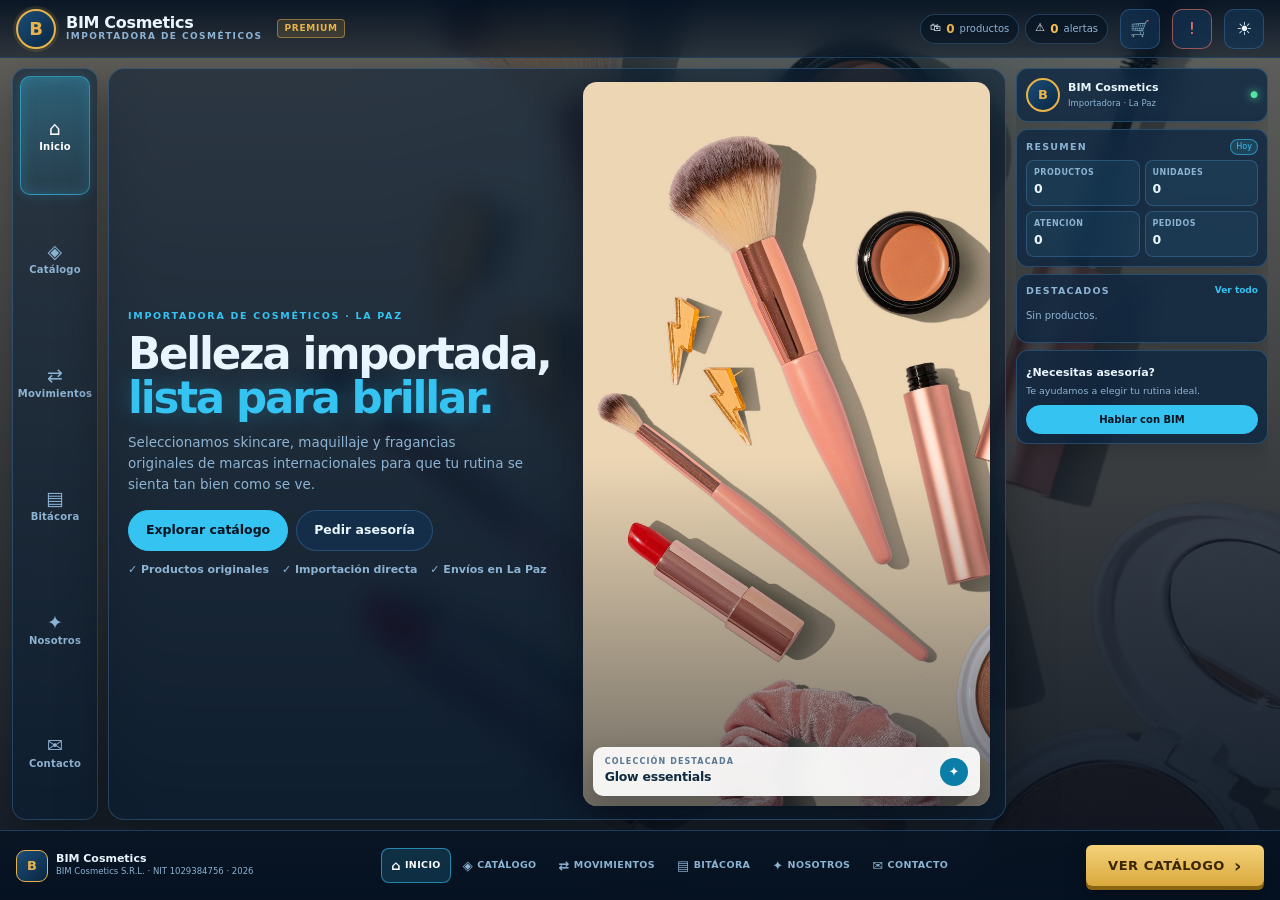
==== commit dee2bad7: "Add files via upload" ====
--- a/fase-ui-pwa/index.html
+++ b/fase-ui-pwa/index.html
@@ -5,21 +5,21 @@
 <meta name="viewport" content="width=device-width, initial-scale=1, viewport-fit=cover">
 <title>BIM Cosmetics · Importadora</title>
 <meta name="description" content="Catálogo e inventario de BIM Cosmetics, importadora de cosméticos: cuidado facial, maquillaje, perfumes y cabello.">
-<link rel="stylesheet" href="css/styles.css?v=cosmetics14">
-<link rel="stylesheet" href="css/mejoras.css?v=cosmetics14">
+<link rel="stylesheet" href="css/styles.css?v=cosmetics15">
+<link rel="stylesheet" href="css/mejoras.css?v=cosmetics15">
 <link rel="manifest" href="manifest.json"><meta name="theme-color" content="#071426">
 <meta name="apple-mobile-web-app-capable" content="yes"><meta name="apple-mobile-web-app-title" content="BIM Cosmetics">
 <link rel="icon" href="icons/icon-192.png"><link rel="apple-touch-icon" href="icons/icon-192.png">
 </head>
 <body class="inventario-pwa">
+<a class="skip-link" href="#contenido">Saltar al contenido</a>
 <header class="lobby-top">
   <button class="icon-btn burger" id="burger" aria-label="Abrir menú" aria-controls="side" aria-expanded="false"><span></span><span></span><span></span></button>
-  <a class="brand" href="#inicio" data-view="inicio" aria-label="BIM Cosmetics, ir al inicio"><span class="logo" id="logo">B</span><span class="brand-text"><span id="brandName">BIM Cosmetics</span><small>Importadora de cosméticos</small></span><span class="level">PREMIUM</span></a>
+  <a class="brand" href="#inicio" data-view="inicio"><span class="logo" id="logo">B</span><span class="brand-text"><span id="brandName">BIM Cosmetics</span><small>Importadora de cosméticos</small></span><span class="level">PREMIUM</span></a>
   <div class="spacer"></div>
   <div class="top-stats" aria-label="Resumen del catálogo">
     <span class="currency"><span aria-hidden="true">🛍</span><b id="topProducts">0</b><em>productos</em></span>
     <span class="currency warn"><span aria-hidden="true">⚠</span><b id="topLow">0</b><em>alertas</em></span>
-    <span class="currency gold"><b id="topValue">Bs 0</b></span>
   </div>
   <button class="icon-btn cart-btn" id="cartBtn" type="button" aria-label="Abrir carrito de pedidos" title="Carrito de pedidos"><span aria-hidden="true">🛒</span><b id="cartCount" class="cart-badge" hidden>0</b></button>
   <button class="icon-btn cloud-btn" id="cloudBtn" type="button" data-state="sync" aria-label="Sincronizar con Supabase" title="Conectando con Supabase…"><span id="cloudIcon" aria-hidden="true">☁</span></button>
@@ -36,7 +36,7 @@
     <a href="#contacto" data-view="contacto"><span class="nav-ico" aria-hidden="true">✉</span><span>Contacto</span></a>
     <button type="button" id="catToggle" aria-expanded="false" aria-controls="catList">Categorías ▾</button><div id="catList" style="display:none"></div>
   </nav>
-  <main>
+  <main id="contenido" tabindex="-1">
     <section class="view" id="v-inicio">
       <div class="hero">
         <div class="hero-copy">
@@ -64,7 +64,7 @@
         <div class="track" id="track">
           <div class="slide s1"><h2>Bienvenido a BIM Cosmetics</h2><p>Importamos belleza: controla el catálogo, las entradas y las salidas de cada cosmético.</p></div>
           <div class="slide s2"><h2 id="lowTitle">Reposición de cosméticos</h2><p id="lowText"></p></div>
-          <div class="slide s3"><h2 id="valTitle">Valor del catálogo</h2><p id="valText"></p></div>
+          <div class="slide s3"><h2 id="valTitle">Unidades en catálogo</h2><p id="valText"></p></div>
         </div>
         <button class="car-btn prev" aria-label="Anterior">‹</button>
         <button class="car-btn next" aria-label="Siguiente">›</button>
@@ -263,8 +263,8 @@
   </div>
 </div>
 <script src="vendor/jquery-3.7.1.min.js"></script><script src="js/config.js?v=bim2"></script>
-<script src="js/app.js?v=cosmetics14"></script>
+<script src="js/app.js?v=cosmetics16"></script>
 <script src="js/nube.js?v=bim4"></script>
-<script src="sync-config.js?v=bim1"></script><script src="js/cola-offline.js?v=bim1"></script><script src="pwa.js?v=cosmetics14"></script>
+<script src="sync-config.js?v=bim1"></script><script src="js/cola-offline.js?v=bim1"></script><script src="pwa.js?v=cosmetics15"></script>
 </body>
 </html>
--- a/fase-ui-pwa/css/mejoras.css
+++ b/fase-ui-pwa/css/mejoras.css
@@ -18,6 +18,8 @@
   background:linear-gradient(180deg,rgba(4,15,29,.58),rgba(4,15,29,.94)),radial-gradient(900px 480px at 68% 12%,rgba(53,195,242,.18),transparent 60%),url('../img/hero-cosmetics.jpg') center/cover fixed;
 }
 :root[data-theme="light"] body.inventario-pwa{background:linear-gradient(180deg,rgba(233,241,247,.78),rgba(233,241,247,.96)),radial-gradient(900px 480px at 68% 12%,rgba(11,126,168,.12),transparent 60%),url('../img/hero-cosmetics.jpg') center/cover fixed}
+.skip-link{position:fixed;left:12px;top:-70px;z-index:500;padding:10px 14px;border-radius:8px;background:var(--accent);color:var(--accent-ink);font-weight:900;text-decoration:none;transition:top .2s}
+.skip-link:focus{top:10px}
 a.btn{display:inline-flex;align-items:center;justify-content:center;color:var(--ink);text-decoration:none}
 a.btn.primary{color:var(--accent-ink)}
 
